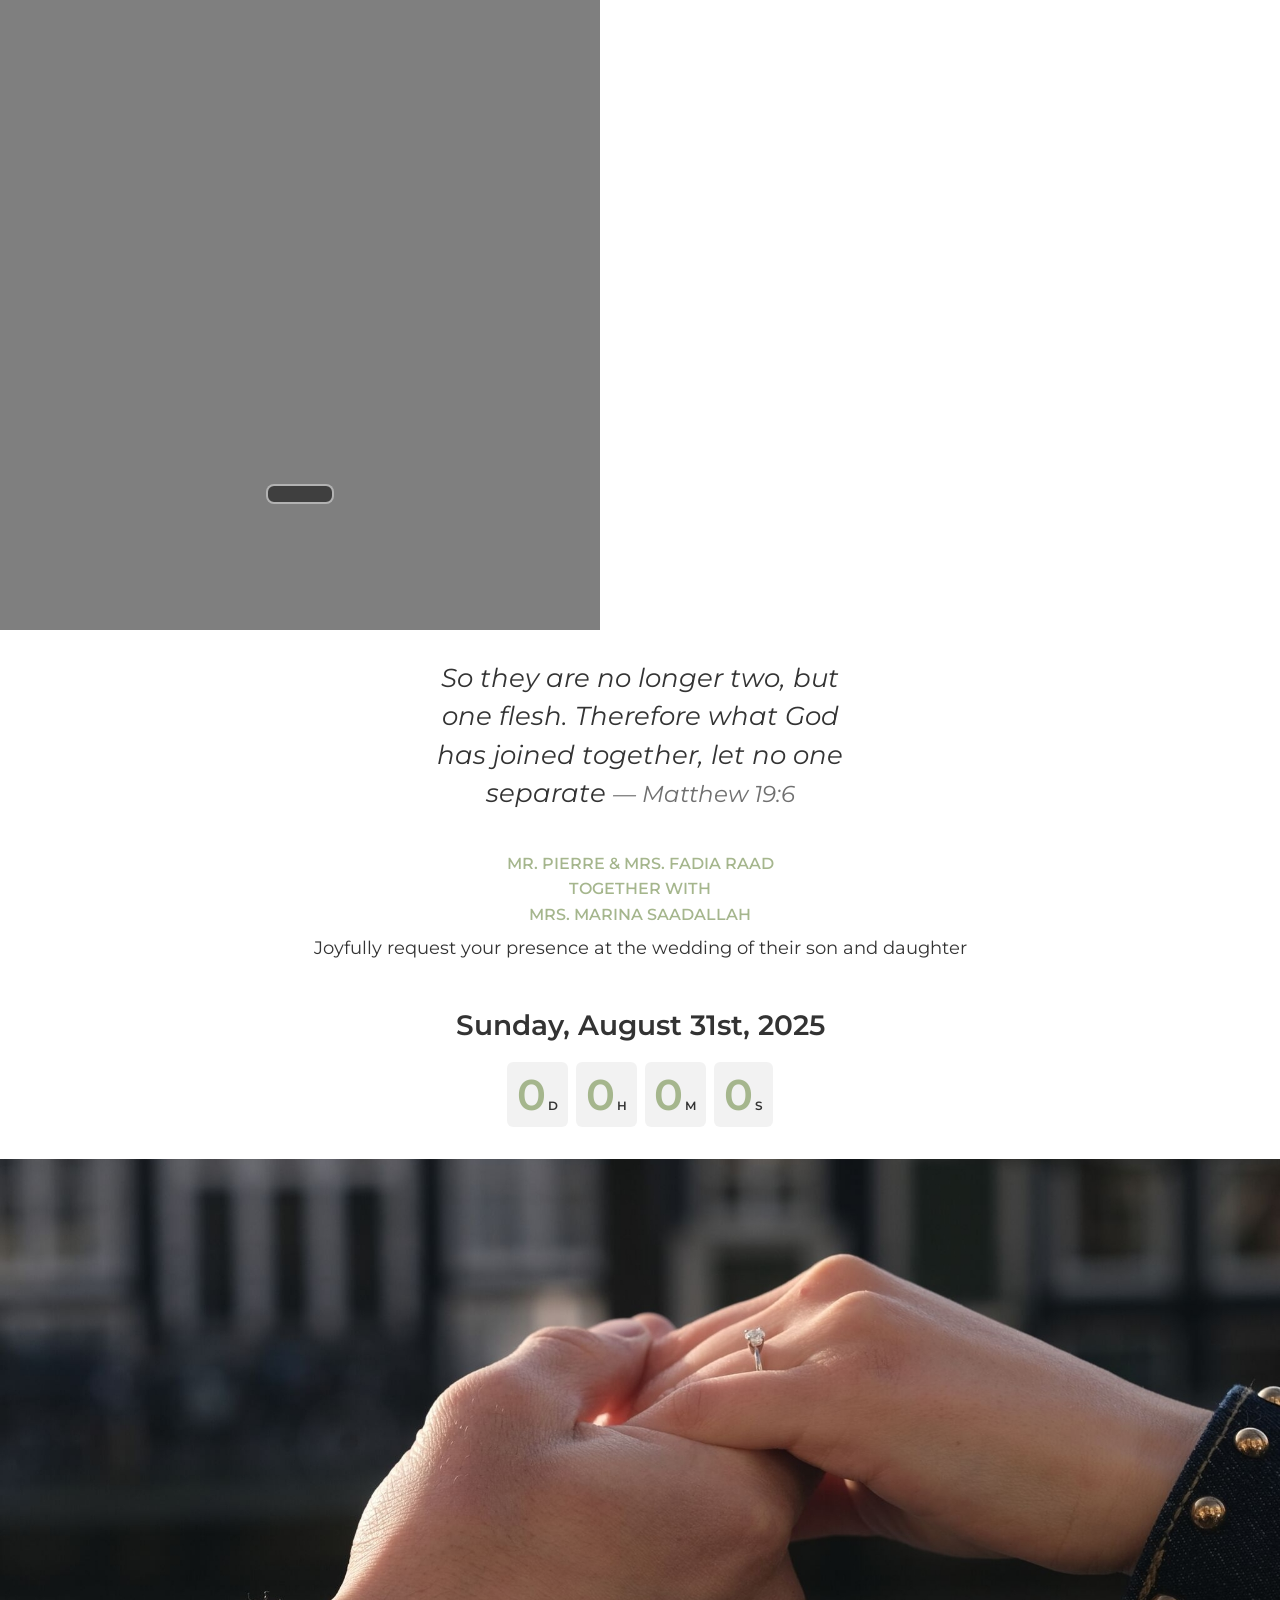
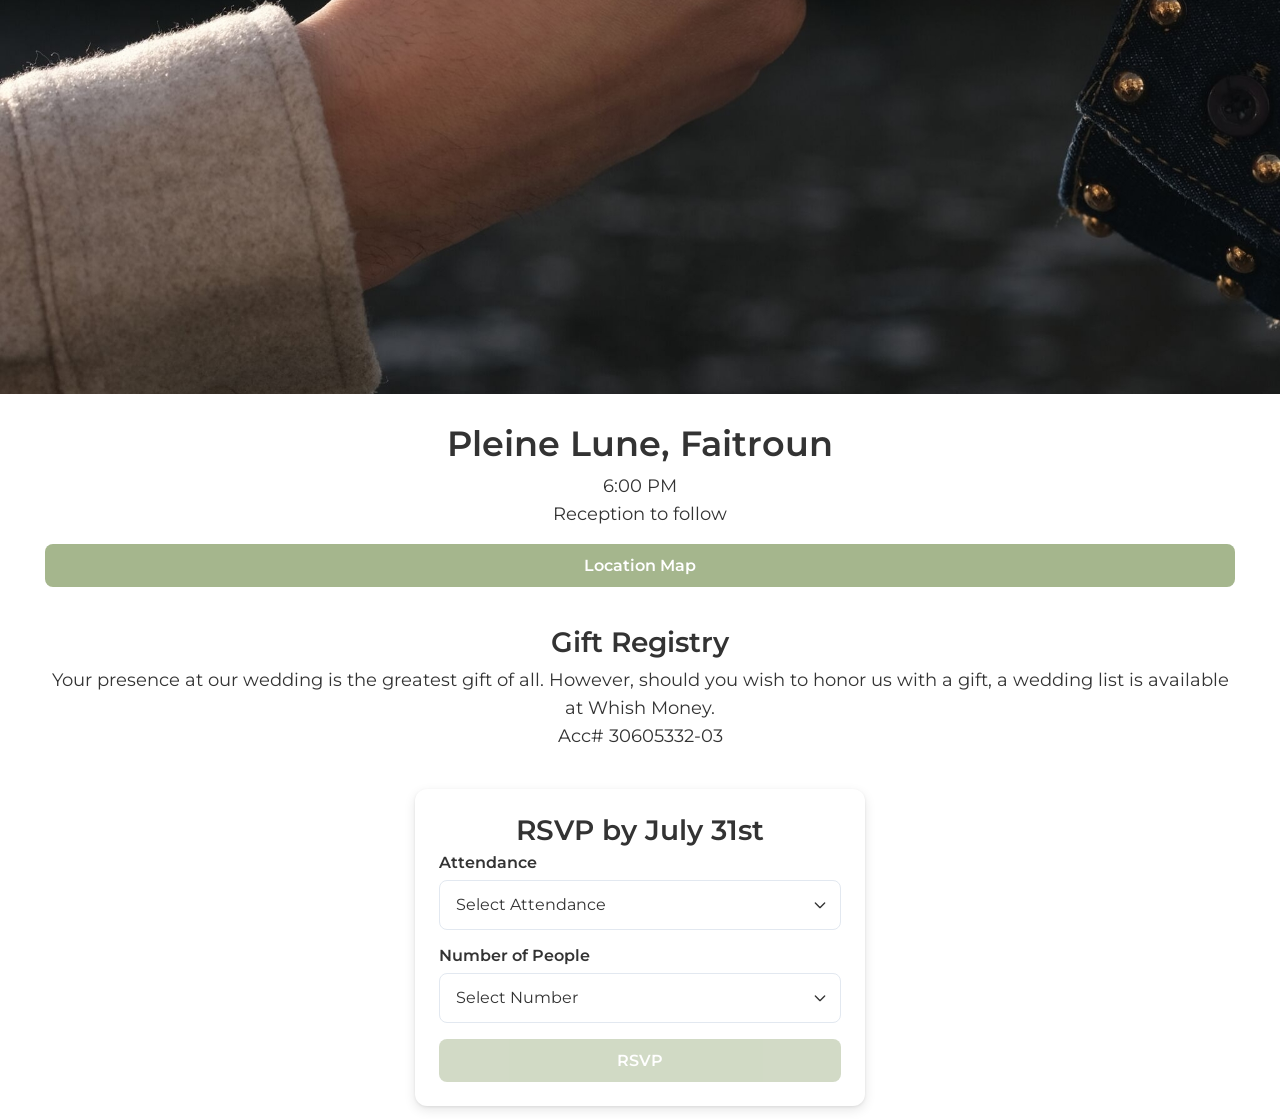
==== public/index.html @ 77b2d18c "packages organisation" ====
<!DOCTYPE html>
<html lang="en">
<head>
    <meta charset="UTF-8" />
    <meta name="viewport" content="width=device-width, initial-scale=1" />
    <title>Julien & Christina Wedding Invitation</title>
    <!-- Open Graph -->
    <meta property="og:title" content="Julien & Christina Wedding Invitation" />
    <meta property="og:description" content="You are invited to celebrate the wedding of Julien and Christina on August 31st, 2025." />
    <meta property="og:image" content="https://www.dropbox.com/scl/fi/s7clragwyl0f7prqxl1o3/hug.jpg?rlkey=xtw959wqe9mbyyr343ml8pt98&st=dkz1wgh5&raw=1" />
    <meta property="og:image:alt" content="Love" />
    <meta property="og:url" content="https://www.jcraadwedding.com" />
    <meta property="og:type" content="website" />
    <meta property="og:site_name" content="JCRaadWedding" />
    <!-- Twitter Card -->
    <meta name="twitter:card" content="summary_large_image" />
    <meta name="twitter:title" content="Julien & Christina Wedding Invitation" />
    <meta name="twitter:description" content="You are invited to celebrate the wedding of Julien and Christina on August 31st, 2025." />
    <meta name="twitter:image" content="https://www.dropbox.com/scl/fi/s7clragwyl0f7prqxl1o3/hug.jpg?rlkey=xtw959wqe9mbyyr343ml8pt98&st=dkz1wgh5&raw=1" />
    <meta name="twitter:image:alt" content="Love" />
    <!-- Google Fonts -->
    <link href="https://fonts.googleapis.com/css2?family=Merienda&family=Montserrat:wght@300;400;600&display=swap" rel="stylesheet" />
    <link rel="stylesheet" href="invitation/invitation.css" />
</head>
<body>
  <div id="content"></div>
  <script src="invitation/apply-invitation-content.js"></script>
</body>
</html>
---- public/invitation/invitation.css ----
:root {
            --primary: #ffffff;
            --accent: #a5b68d;
            --text: #333333;
        }
        * {
            margin: 0;
            padding: 0;
            box-sizing: border-box;
        }
        html,
        body {
            font-family: "Montserrat", sans-serif;
            color: var(--text);
            background: var(--primary);
            scroll-behavior: smooth;
            direction: ltr;
        }
        body.no-scroll {
            overflow: hidden;
            height: 100vh;
        }
        .hands-image {
            width: 100%;
            height: auto;
            display: block;
            margin-bottom: 1rem;
        }
        section:not(.intro-slide) {
            min-height: auto;
            display: flex;
            flex-direction: column;
            justify-content: center;
            align-items: center;
            text-align: center;
            padding: 0.8rem 0.8rem;
            margin-bottom: 0.8rem;
            max-width: 95%;
            margin-left: auto;
            margin-right: auto;
        }
        .spaced-section {
            margin-bottom: 1.6rem;
        }
        .intro-slide {
            width: 100%;
            min-height: 100vh;
            background: url("hug.jpg") center top no-repeat;
            background-size: cover;
            position: relative;
            overflow: hidden;
            will-change: background-position;
        }
        .intro-slide::before {
            content: "";
            position: absolute;
            inset: 0;
            background: rgba(0, 0, 0, 0.5);
            z-index: 1;
        }
        .intro-slide.dimmed-off::before {
            background: rgba(0, 0, 0, 0); /* No dimming when dimmed-off class is applied */
        }
        #startButton {
            visibility: hidden;
            position: absolute;
            bottom: 20%;
            left: 50%;
            transform: translateX(-50%);
            background: rgba(0, 0, 0, 0.5);
            color: white;
            border: 2px solid rgba(255, 255, 255, 0.6);
            padding: 0.5rem 2rem;
            border-radius: 8px;
            font-size: 2rem;
            font-weight: 600;
            cursor: pointer;
            z-index: 2;
            backdrop-filter: blur(2px);
            -webkit-tap-highlight-color: transparent;
            outline: none;
            box-shadow: none;
        }
        #startButton:focus {
            outline: none;
            box-shadow: inset 0 0 8px rgba(255, 255, 255, 0.3);
            background-color: rgba(0, 0, 0, 0.7);
        }
        #startButton:hover,
        #startButton:active {
            background-color: rgba(0, 0, 0, 0.7);
            box-shadow: none;
        }
        h1.great {
            margin-bottom: 0.5rem;
        }
        
.centered-names {
  display: flex;
  flex-direction: column;
  width: 100%;
  max-width: 100%;
}

.centered-names .amp {
    font-family: "Merienda", cursive;
    text-align: center;
    font-size: clamp(1.5rem, 4vw, 5rem);
    color: var(--accent);
}
  .centered-names .name {
    font-family: "Merienda", cursive;
    text-align: center;
    font-size: clamp(2rem, 5vw, 5.5rem);
    color: var(--accent);
}

.centered-names .groom-name {
    justify-self: center;
}

.centered-names .bride-name {
    justify-self: center;
}
        h2 {
            font-size: clamp(1.2rem, 5vw, 1.8rem);
            font-weight: 600;
            margin-bottom: 0.4rem;
        }
        h3 {
            font-size: clamp(1rem, 4vw, 1.5rem);
            font-weight: 600;
            margin-bottom: 0.4rem;
        }
        p,
        li {
            font-size: clamp(0.85rem, 3vw, 1rem);
            line-height: 1.6;
        }

        #quoteAuthor {
            font-size: 0.9em;
            opacity: 0.7;
        }

        blockquote {
            max-width: 90%;
            font-size: clamp(1rem, 4vw, 1.4rem);
            font-style: italic;
            line-height: 1.5;
        }
        .countdown {
            display: flex;
            gap: 0.5rem;
            margin: 0.8rem 0 0.4rem;
            flex-wrap: nowrap;
            justify-content: center;
            overflow-x: auto;
        }
        .countdown .box {
            padding: 0.4rem 0.6rem;
            background: rgba(0, 0, 0, 0.05);
            border-radius: 6px;
            display: flex;
            align-items: baseline;
            font-weight: 600;
        }
        .countdown .num {
            font-size: clamp(1.8rem, 5.5vw, 2.7rem);
            font-weight: 600;
            color: var(--accent);
        }
        .countdown .label {
            font-size: 0.75em;
            margin-left: 0.2em;
        }
        .small-heading {
            text-transform: uppercase;
            font-weight: 550;
            font-size: 1rem;
            color: var(--accent);
            margin-bottom: 0.4rem;
        }


        #belovedSection {
            display: none; /* Hidden by default */
        }
        #belovedSection.show {
            display: flex;
        }
        #belovedName {
            font-family: "Merienda", cursive;
            font-size: clamp(1.2rem, 3vw, 4rem);
            font-weight: 600;
        }

        /* Location Map Button */
        a.btn {
            width: 100%;
            padding: 0.75rem;
            font-size: clamp(0.9rem, 3vw, 1rem);
            font-family: "Montserrat", sans-serif;
            font-weight: 600;
            margin-top: 1rem;
            color: #ffffff;
            background: var(--accent);
            border: none;
            border-radius: 8px;
            text-decoration: none;
            -webkit-tap-highlight-color: transparent;
            transition: transform 0.1s ease;
            touch-action: manipulation;
        }

        a.btn:focus,
        a.btn:active {
            outline: none;
            box-shadow: none;
            transform: scale(0.95);
        }
        /* RSVP Submit Button */
        .rsvp-form-card button {
            width: 100%;
            padding: 0.75rem;
            font-size: clamp(0.9rem, 3vw, 1rem);
            font-family: "Montserrat", sans-serif;
            font-weight: 600;
            color: #ffffff;
            background: var(--accent);
            border: none;
            border-radius: 8px;
            cursor: pointer;
            -webkit-tap-highlight-color: transparent;
            transition: background 0.3s ease, transform 0.1s ease;
            touch-action: manipulation;
        }

        .rsvp-form-card button:focus,
        .rsvp-form-card button:active {
            outline: none;
            box-shadow: none;
            transform: scale(0.95);
        }

        .rsvp-form-card button:hover:not(:disabled) {
            background: #8b9a76;
        }

        /* Ensure scale resets after release */
        a.btn:not(:active),
        .rsvp-form-card button:not(:active) {
            transform: scale(1);
        }

        .rsvp-form-card {
            width: 100%;
            max-width: 450px;
            background: var(--primary);
            border-radius: 12px;
            box-shadow: 0 4px 12px rgba(0, 0, 0, 0.1), 0 1px 3px rgba(0, 0, 0, 0.08);
            padding: 1.5rem;
            transition: transform 0.2s ease, box-shadow 0.2s ease;
        }
        .rsvp-form-card label {
            display: block;
            margin-bottom: 0.5rem;
            font-size: clamp(0.85rem, 3vw, 1rem);
            font-weight: 600;
            color: var(--text);
            text-align: left;
        }
        [dir="rtl"] .rsvp-form-card label {
            text-align: right;
        }

        .rsvp-form-card select {
            appearance: none;
            width: 100%;
            padding: 0.75rem 2rem 0.75rem 1rem;
            font-size: clamp(0.85rem, 3vw, 1rem);
            font-family: "Montserrat", sans-serif;
            border: 1px solid #e2e8f0;
            border-radius: 8px;
            background: transparent;
            background-image: url("data:image/svg+xml,%3Csvg xmlns='http://www.w3.org/2000/svg' viewBox='0 0 24 24' fill='none' stroke='%23333333' stroke-width='2' stroke-linecap='round' stroke-linejoin='round'%3E%3Cpath d='M19 9l-7 7-7-7'/%3E%3C/svg%3E");
            background-repeat: no-repeat;
            background-position: right 0.75rem center;
            background-size: 1rem;
            color: var(--text);
            transition: border-color 0.3s ease, box-shadow 0.3s ease;
            margin-bottom: 1rem;
            cursor: pointer;
            line-height: 1.5;
            -webkit-tap-highlight-color: transparent;
        }
        .rsvp-form-card select:disabled {
            background: transparent;
            background-image: url("data:image/svg+xml,%3Csvg xmlns='http://www.w3.org/2000/svg' viewBox='0 0 24 24' fill='none' stroke='%23999999' stroke-width='2' stroke-linecap='round' stroke-linejoin='round'%3E%3Cpath d='M19 9l-7 7-7-7'/%3E%3C/svg%3E");
            background-repeat: no-repeat;
            background-position: right 0.75rem center;
            background-size: 1rem;
            border-color: #e2e8f0;
            opacity: 0.7;
            cursor: not-allowed;
        }
        [dir="rtl"] .rsvp-form-card select:disabled {
            background-position: left 0.75rem center;
        }
        .rsvp-form-card select:focus {
            outline: none;
            border-color: var(--accent);
            box-shadow: 0 0 0 3px rgba(165, 182, 141, 0.2);
            background: transparent;
            background-image: url("data:image/svg+xml,%3Csvg xmlns='http://www.w3.org/2000/svg' viewBox='0 0 24 24' fill='none' stroke='%23333333' stroke-width='2' stroke-linecap='round' stroke-linejoin='round'%3E%3Cpath d='M19 9l-7 7-7-7'/%3E%3C/svg%3E");
            background-repeat: no-repeat;
            background-position: right 0.75rem center;
            background-size: 1rem;
        }

        .rsvp-form-card select:active {
            outline: none;
            -webkit-tap-highlight-color: transparent;
        }
        .rsvp-form-card button:disabled {
            background: var(--accent);
            opacity: 0.5;
            cursor: not-allowed;
            transform: none;
        }

        /* Hide dropdown arrow and style single-guest field */
        .rsvp-form-card select.single-guest {
            background-image: none; /* Remove dropdown arrow */
            appearance: none; /* Ensure no native dropdown styling */
            cursor: default; /* Indicate non-interactivity */
            padding-right: 1rem; /* Adjust padding to align with other inputs */
        }

        /* Optional: Make the disabled single-guest field look like a static text field */
        .rsvp-form-card select.single-guest:disabled {
            background: #f8f8f8; /* Light background to mimic text input */
            border-color: #e2e8f0;
            color: var(--text);
            opacity: 1; /* Override default disabled opacity */
        }

        @media (min-width: 600px) {
            section {
                padding: 1rem 1.2rem;
                margin-bottom: 1rem;
                max-width: 600px;
            }
            .spaced-section {
                margin-bottom: 2rem;
            }
            .intro-slide {
                min-height: 70vh;
                background-size: cover;
            }
            h2 {
                font-size: clamp(1.5rem, 4vw, 2.2rem);
            }
            h3 {
                font-size: clamp(1.25rem, 3.5vw, 1.75rem);
            }
            p,
            li {
                font-size: clamp(0.9rem, 2.8vw, 1.1rem);
            }
            blockquote {
                max-width: 26ch;
                font-size: clamp(1.25rem, 4vw, 1.6rem);
            }
            .small-heading {
                font-size: 1rem;
            }
            a.btn {
                padding: 0.75rem 1.25rem;
                font-size: 1rem;
            }
        }
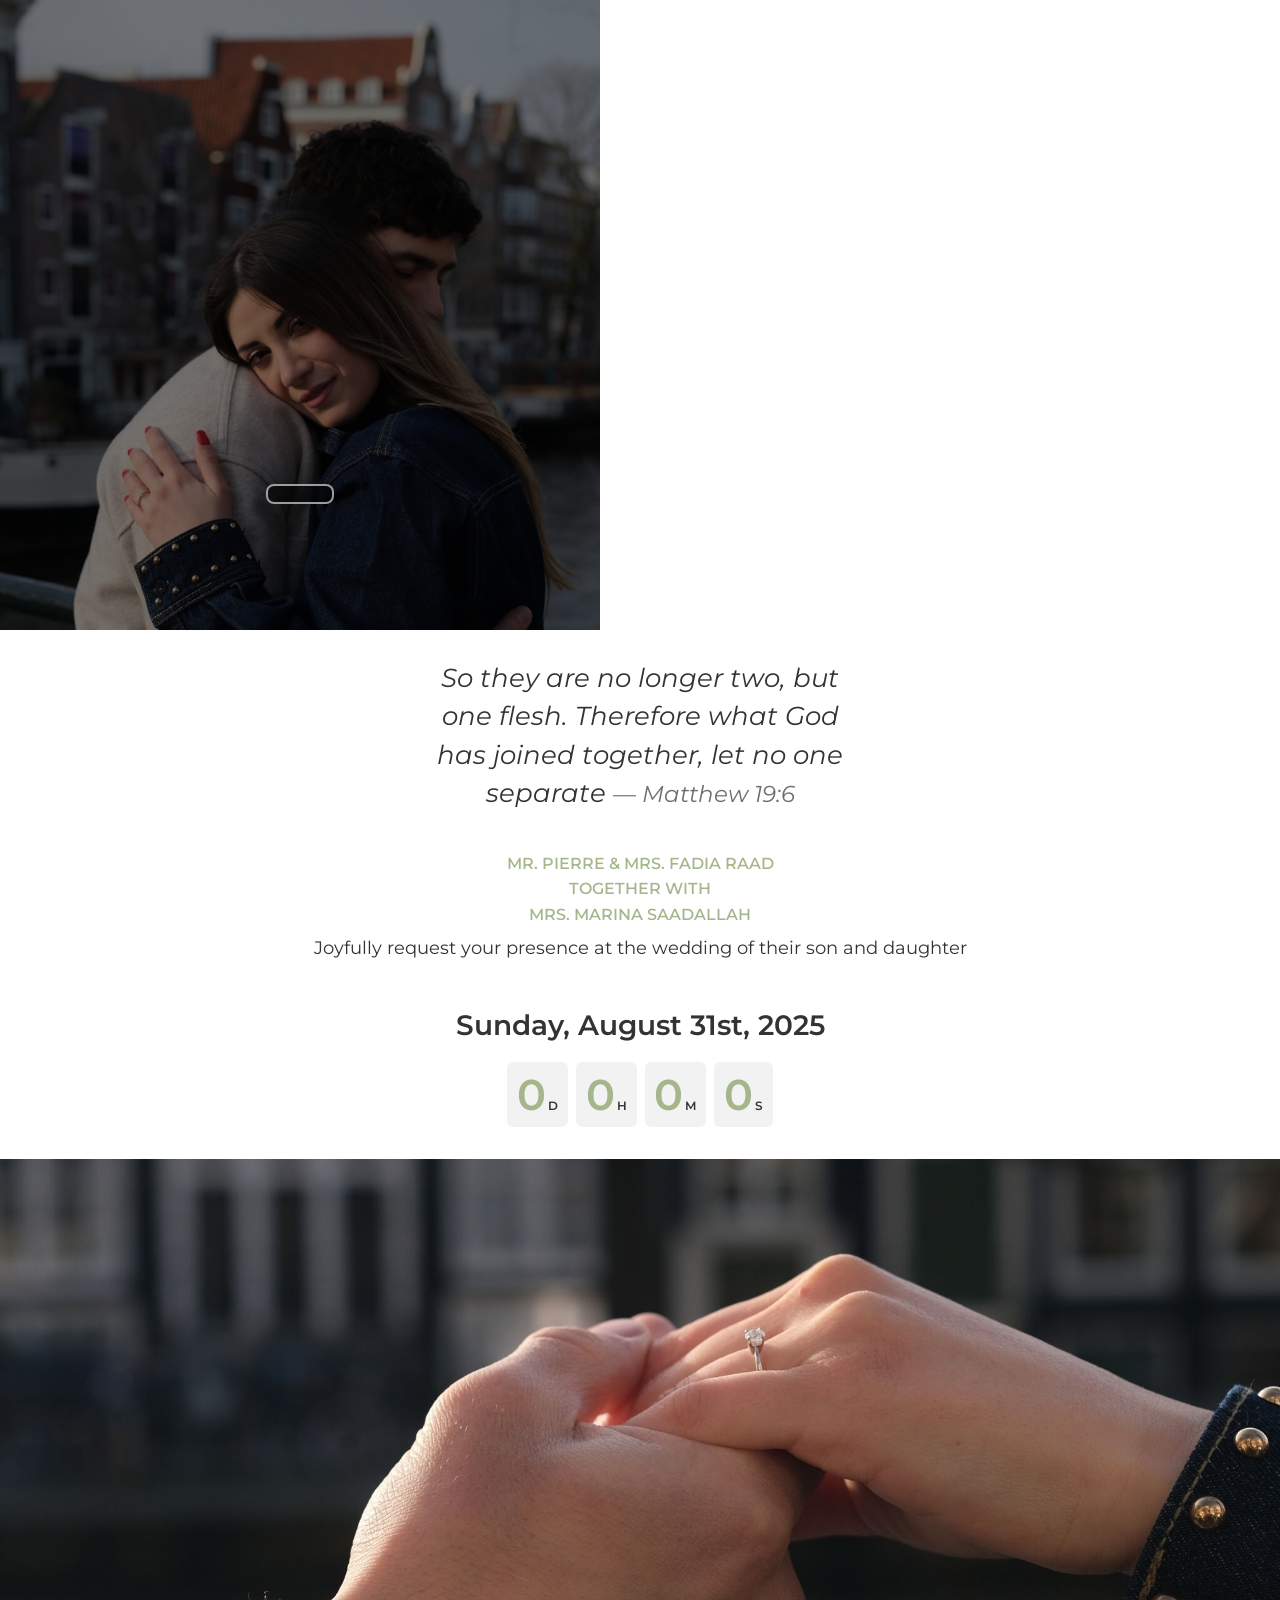
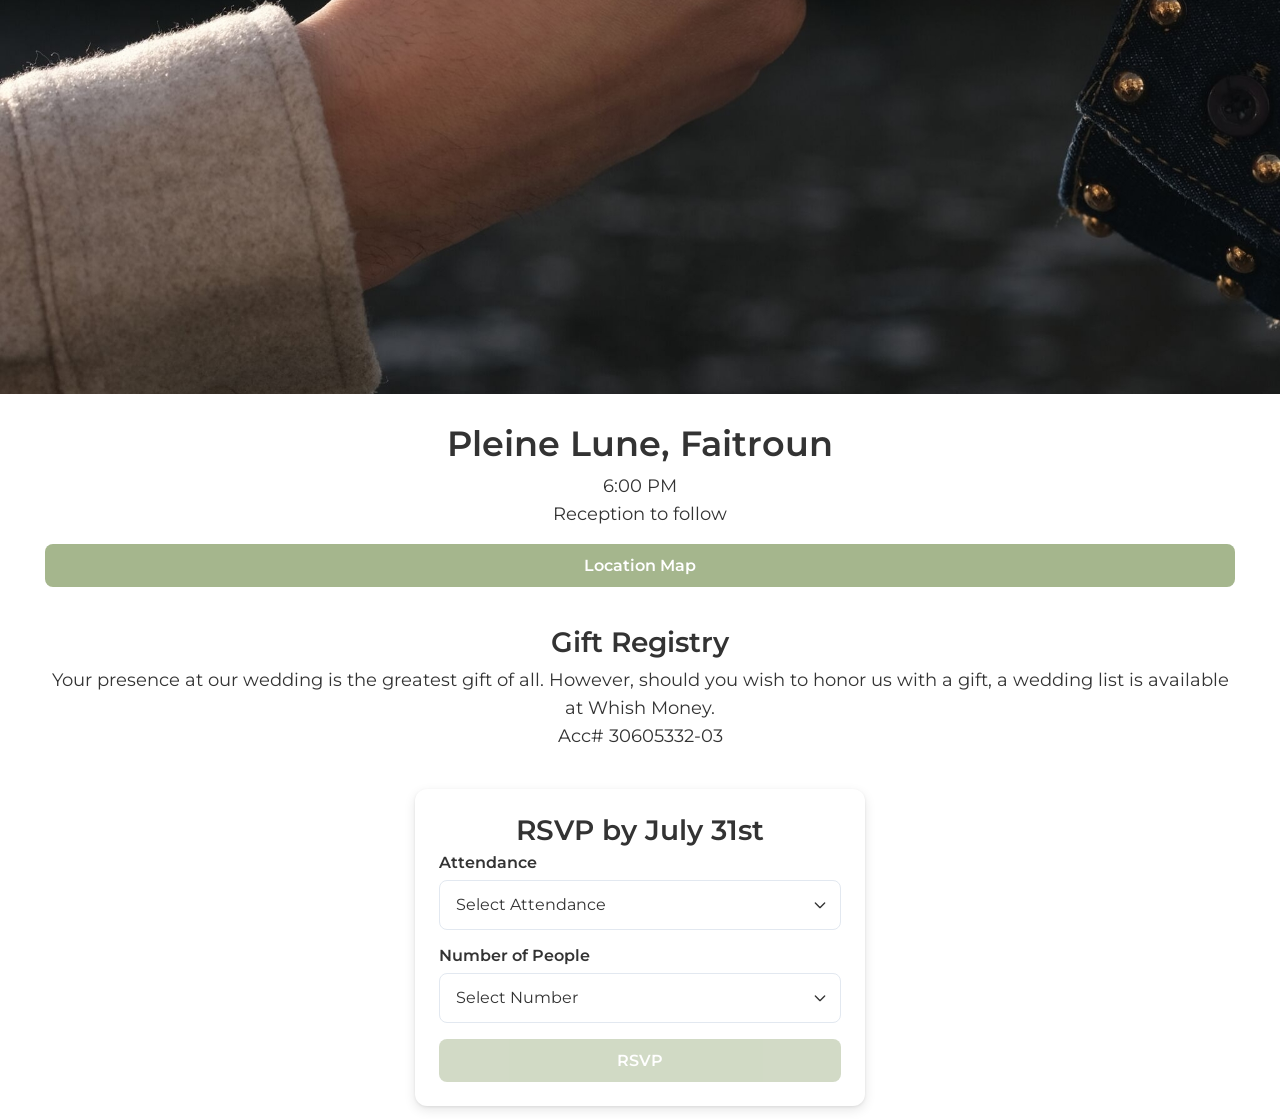
==== commit 8ee6c33d: "revert" ====
--- a/public/index.html
+++ b/public/index.html
@@ -20,10 +20,10 @@
     <meta name="twitter:image:alt" content="Love" />
     <!-- Google Fonts -->
     <link href="https://fonts.googleapis.com/css2?family=Merienda&family=Montserrat:wght@300;400;600&display=swap" rel="stylesheet" />
-    <link rel="stylesheet" href="invitation/invitation.css" />
+    <link rel="stylesheet" href="invitation.css" />
 </head>
 <body>
   <div id="content"></div>
-  <script src="invitation/apply-invitation-content.js"></script>
+  <script src="apply-invitation-content.js"></script>
 </body>
 </html>
--- a/public/invitation.css
+++ b/public/invitation.css
@@ -0,0 +1,382 @@
+        :root {
+            --primary: #ffffff;
+            --accent: #a5b68d;
+            --text: #333333;
+        }
+        * {
+            margin: 0;
+            padding: 0;
+            box-sizing: border-box;
+        }
+        html,
+        body {
+            font-family: "Montserrat", sans-serif;
+            color: var(--text);
+            background: var(--primary);
+            scroll-behavior: smooth;
+            direction: ltr;
+        }
+        body.no-scroll {
+            overflow: hidden;
+            height: 100vh;
+        }
+        .hands-image {
+            width: 100%;
+            height: auto;
+            display: block;
+            margin-bottom: 1rem;
+        }
+        section:not(.intro-slide) {
+            min-height: auto;
+            display: flex;
+            flex-direction: column;
+            justify-content: center;
+            align-items: center;
+            text-align: center;
+            padding: 0.8rem 0.8rem;
+            margin-bottom: 0.8rem;
+            max-width: 95%;
+            margin-left: auto;
+            margin-right: auto;
+        }
+        .spaced-section {
+            margin-bottom: 1.6rem;
+        }
+        .intro-slide {
+            width: 100%;
+            min-height: 100vh;
+            background: url("hug.jpg") center top no-repeat;
+            background-size: cover;
+            position: relative;
+            overflow: hidden;
+            will-change: background-position;
+        }
+        .intro-slide::before {
+            content: "";
+            position: absolute;
+            inset: 0;
+            background: rgba(0, 0, 0, 0.5);
+            z-index: 1;
+        }
+        .intro-slide.dimmed-off::before {
+            background: rgba(0, 0, 0, 0); /* No dimming when dimmed-off class is applied */
+        }
+        #startButton {
+            visibility: hidden;
+            position: absolute;
+            bottom: 20%;
+            left: 50%;
+            transform: translateX(-50%);
+            background: rgba(0, 0, 0, 0.5);
+            color: white;
+            border: 2px solid rgba(255, 255, 255, 0.6);
+            padding: 0.5rem 2rem;
+            border-radius: 8px;
+            font-size: 2rem;
+            font-weight: 600;
+            cursor: pointer;
+            z-index: 2;
+            backdrop-filter: blur(2px);
+            -webkit-tap-highlight-color: transparent;
+            outline: none;
+            box-shadow: none;
+        }
+        #startButton:focus {
+            outline: none;
+            box-shadow: inset 0 0 8px rgba(255, 255, 255, 0.3);
+            background-color: rgba(0, 0, 0, 0.7);
+        }
+        #startButton:hover,
+        #startButton:active {
+            background-color: rgba(0, 0, 0, 0.7);
+            box-shadow: none;
+        }
+        h1.great {
+            margin-bottom: 0.5rem;
+        }
+        
+.centered-names {
+  display: flex;
+  flex-direction: column;
+  width: 100%;
+  max-width: 100%;
+}
+
+.centered-names .amp {
+    font-family: "Merienda", cursive;
+    text-align: center;
+    font-size: clamp(1.5rem, 4vw, 5rem);
+    color: var(--accent);
+}
+  .centered-names .name {
+    font-family: "Merienda", cursive;
+    text-align: center;
+    font-size: clamp(2rem, 5vw, 5.5rem);
+    color: var(--accent);
+}
+
+.centered-names .groom-name {
+    justify-self: center;
+}
+
+.centered-names .bride-name {
+    justify-self: center;
+}
+        h2 {
+            font-size: clamp(1.2rem, 5vw, 1.8rem);
+            font-weight: 600;
+            margin-bottom: 0.4rem;
+        }
+        h3 {
+            font-size: clamp(1rem, 4vw, 1.5rem);
+            font-weight: 600;
+            margin-bottom: 0.4rem;
+        }
+        p,
+        li {
+            font-size: clamp(0.85rem, 3vw, 1rem);
+            line-height: 1.6;
+        }
+
+        #quoteAuthor {
+            font-size: 0.9em;
+            opacity: 0.7;
+        }
+
+        blockquote {
+            max-width: 90%;
+            font-size: clamp(1rem, 4vw, 1.4rem);
+            font-style: italic;
+            line-height: 1.5;
+        }
+        .countdown {
+            display: flex;
+            gap: 0.5rem;
+            margin: 0.8rem 0 0.4rem;
+            flex-wrap: nowrap;
+            justify-content: center;
+            overflow-x: auto;
+        }
+        .countdown .box {
+            padding: 0.4rem 0.6rem;
+            background: rgba(0, 0, 0, 0.05);
+            border-radius: 6px;
+            display: flex;
+            align-items: baseline;
+            font-weight: 600;
+        }
+        .countdown .num {
+            font-size: clamp(1.8rem, 5.5vw, 2.7rem);
+            font-weight: 600;
+            color: var(--accent);
+        }
+        .countdown .label {
+            font-size: 0.75em;
+            margin-left: 0.2em;
+        }
+        .small-heading {
+            text-transform: uppercase;
+            font-weight: 550;
+            font-size: 1rem;
+            color: var(--accent);
+            margin-bottom: 0.4rem;
+        }
+
+
+        #belovedSection {
+            display: none; /* Hidden by default */
+        }
+        #belovedSection.show {
+            display: flex;
+        }
+        #belovedName {
+            font-family: "Merienda", cursive;
+            font-size: clamp(1.2rem, 3vw, 4rem);
+            font-weight: 600;
+        }
+
+        /* Location Map Button */
+        a.btn {
+            width: 100%;
+            padding: 0.75rem;
+            font-size: clamp(0.9rem, 3vw, 1rem);
+            font-family: "Montserrat", sans-serif;
+            font-weight: 600;
+            margin-top: 1rem;
+            color: #ffffff;
+            background: var(--accent);
+            border: none;
+            border-radius: 8px;
+            text-decoration: none;
+            -webkit-tap-highlight-color: transparent;
+            transition: transform 0.1s ease;
+            touch-action: manipulation;
+        }
+
+        a.btn:focus,
+        a.btn:active {
+            outline: none;
+            box-shadow: none;
+            transform: scale(0.95);
+        }
+        /* RSVP Submit Button */
+        .rsvp-form-card button {
+            width: 100%;
+            padding: 0.75rem;
+            font-size: clamp(0.9rem, 3vw, 1rem);
+            font-family: "Montserrat", sans-serif;
+            font-weight: 600;
+            color: #ffffff;
+            background: var(--accent);
+            border: none;
+            border-radius: 8px;
+            cursor: pointer;
+            -webkit-tap-highlight-color: transparent;
+            transition: background 0.3s ease, transform 0.1s ease;
+            touch-action: manipulation;
+        }
+
+        .rsvp-form-card button:focus,
+        .rsvp-form-card button:active {
+            outline: none;
+            box-shadow: none;
+            transform: scale(0.95);
+        }
+
+        .rsvp-form-card button:hover:not(:disabled) {
+            background: #8b9a76;
+        }
+
+        /* Ensure scale resets after release */
+        a.btn:not(:active),
+        .rsvp-form-card button:not(:active) {
+            transform: scale(1);
+        }
+
+        .rsvp-form-card {
+            width: 100%;
+            max-width: 450px;
+            background: var(--primary);
+            border-radius: 12px;
+            box-shadow: 0 4px 12px rgba(0, 0, 0, 0.1), 0 1px 3px rgba(0, 0, 0, 0.08);
+            padding: 1.5rem;
+            transition: transform 0.2s ease, box-shadow 0.2s ease;
+        }
+        .rsvp-form-card label {
+            display: block;
+            margin-bottom: 0.5rem;
+            font-size: clamp(0.85rem, 3vw, 1rem);
+            font-weight: 600;
+            color: var(--text);
+            text-align: left;
+        }
+        [dir="rtl"] .rsvp-form-card label {
+            text-align: right;
+        }
+
+        .rsvp-form-card select {
+            appearance: none;
+            width: 100%;
+            padding: 0.75rem 2rem 0.75rem 1rem;
+            font-size: clamp(0.85rem, 3vw, 1rem);
+            font-family: "Montserrat", sans-serif;
+            border: 1px solid #e2e8f0;
+            border-radius: 8px;
+            background: transparent;
+            background-image: url("data:image/svg+xml,%3Csvg xmlns='http://www.w3.org/2000/svg' viewBox='0 0 24 24' fill='none' stroke='%23333333' stroke-width='2' stroke-linecap='round' stroke-linejoin='round'%3E%3Cpath d='M19 9l-7 7-7-7'/%3E%3C/svg%3E");
+            background-repeat: no-repeat;
+            background-position: right 0.75rem center;
+            background-size: 1rem;
+            color: var(--text);
+            transition: border-color 0.3s ease, box-shadow 0.3s ease;
+            margin-bottom: 1rem;
+            cursor: pointer;
+            line-height: 1.5;
+            -webkit-tap-highlight-color: transparent;
+        }
+        .rsvp-form-card select:disabled {
+            background: transparent;
+            background-image: url("data:image/svg+xml,%3Csvg xmlns='http://www.w3.org/2000/svg' viewBox='0 0 24 24' fill='none' stroke='%23999999' stroke-width='2' stroke-linecap='round' stroke-linejoin='round'%3E%3Cpath d='M19 9l-7 7-7-7'/%3E%3C/svg%3E");
+            background-repeat: no-repeat;
+            background-position: right 0.75rem center;
+            background-size: 1rem;
+            border-color: #e2e8f0;
+            opacity: 0.7;
+            cursor: not-allowed;
+        }
+        [dir="rtl"] .rsvp-form-card select:disabled {
+            background-position: left 0.75rem center;
+        }
+        .rsvp-form-card select:focus {
+            outline: none;
+            border-color: var(--accent);
+            box-shadow: 0 0 0 3px rgba(165, 182, 141, 0.2);
+            background: transparent;
+            background-image: url("data:image/svg+xml,%3Csvg xmlns='http://www.w3.org/2000/svg' viewBox='0 0 24 24' fill='none' stroke='%23333333' stroke-width='2' stroke-linecap='round' stroke-linejoin='round'%3E%3Cpath d='M19 9l-7 7-7-7'/%3E%3C/svg%3E");
+            background-repeat: no-repeat;
+            background-position: right 0.75rem center;
+            background-size: 1rem;
+        }
+
+        .rsvp-form-card select:active {
+            outline: none;
+            -webkit-tap-highlight-color: transparent;
+        }
+        .rsvp-form-card button:disabled {
+            background: var(--accent);
+            opacity: 0.5;
+            cursor: not-allowed;
+            transform: none;
+        }
+
+        /* Hide dropdown arrow and style single-guest field */
+        .rsvp-form-card select.single-guest {
+            background-image: none; /* Remove dropdown arrow */
+            appearance: none; /* Ensure no native dropdown styling */
+            cursor: default; /* Indicate non-interactivity */
+            padding-right: 1rem; /* Adjust padding to align with other inputs */
+        }
+
+        /* Optional: Make the disabled single-guest field look like a static text field */
+        .rsvp-form-card select.single-guest:disabled {
+            background: #f8f8f8; /* Light background to mimic text input */
+            border-color: #e2e8f0;
+            color: var(--text);
+            opacity: 1; /* Override default disabled opacity */
+        }
+
+        @media (min-width: 600px) {
+            section {
+                padding: 1rem 1.2rem;
+                margin-bottom: 1rem;
+                max-width: 600px;
+            }
+            .spaced-section {
+                margin-bottom: 2rem;
+            }
+            .intro-slide {
+                min-height: 70vh;
+                background-size: cover;
+            }
+            h2 {
+                font-size: clamp(1.5rem, 4vw, 2.2rem);
+            }
+            h3 {
+                font-size: clamp(1.25rem, 3.5vw, 1.75rem);
+            }
+            p,
+            li {
+                font-size: clamp(0.9rem, 2.8vw, 1.1rem);
+            }
+            blockquote {
+                max-width: 26ch;
+                font-size: clamp(1.25rem, 4vw, 1.6rem);
+            }
+            .small-heading {
+                font-size: 1rem;
+            }
+            a.btn {
+                padding: 0.75rem 1.25rem;
+                font-size: 1rem;
+            }
+        }
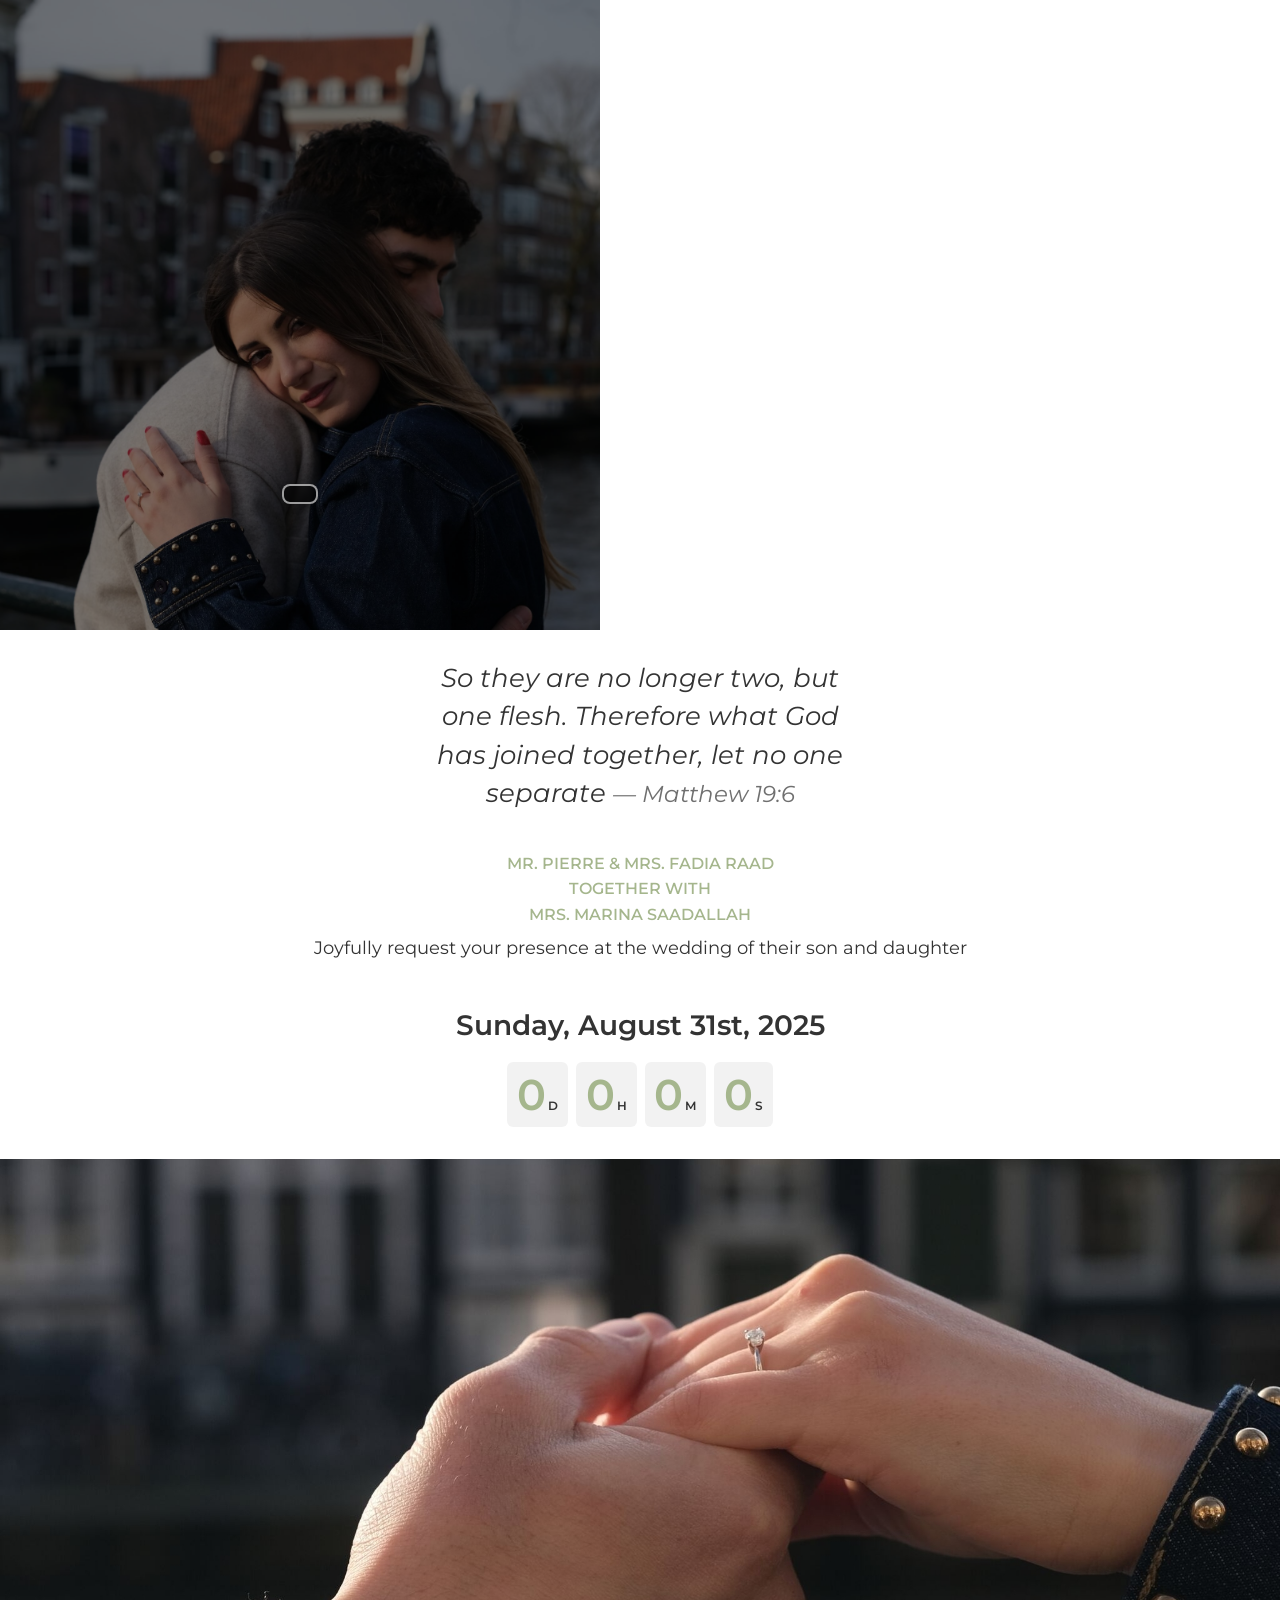
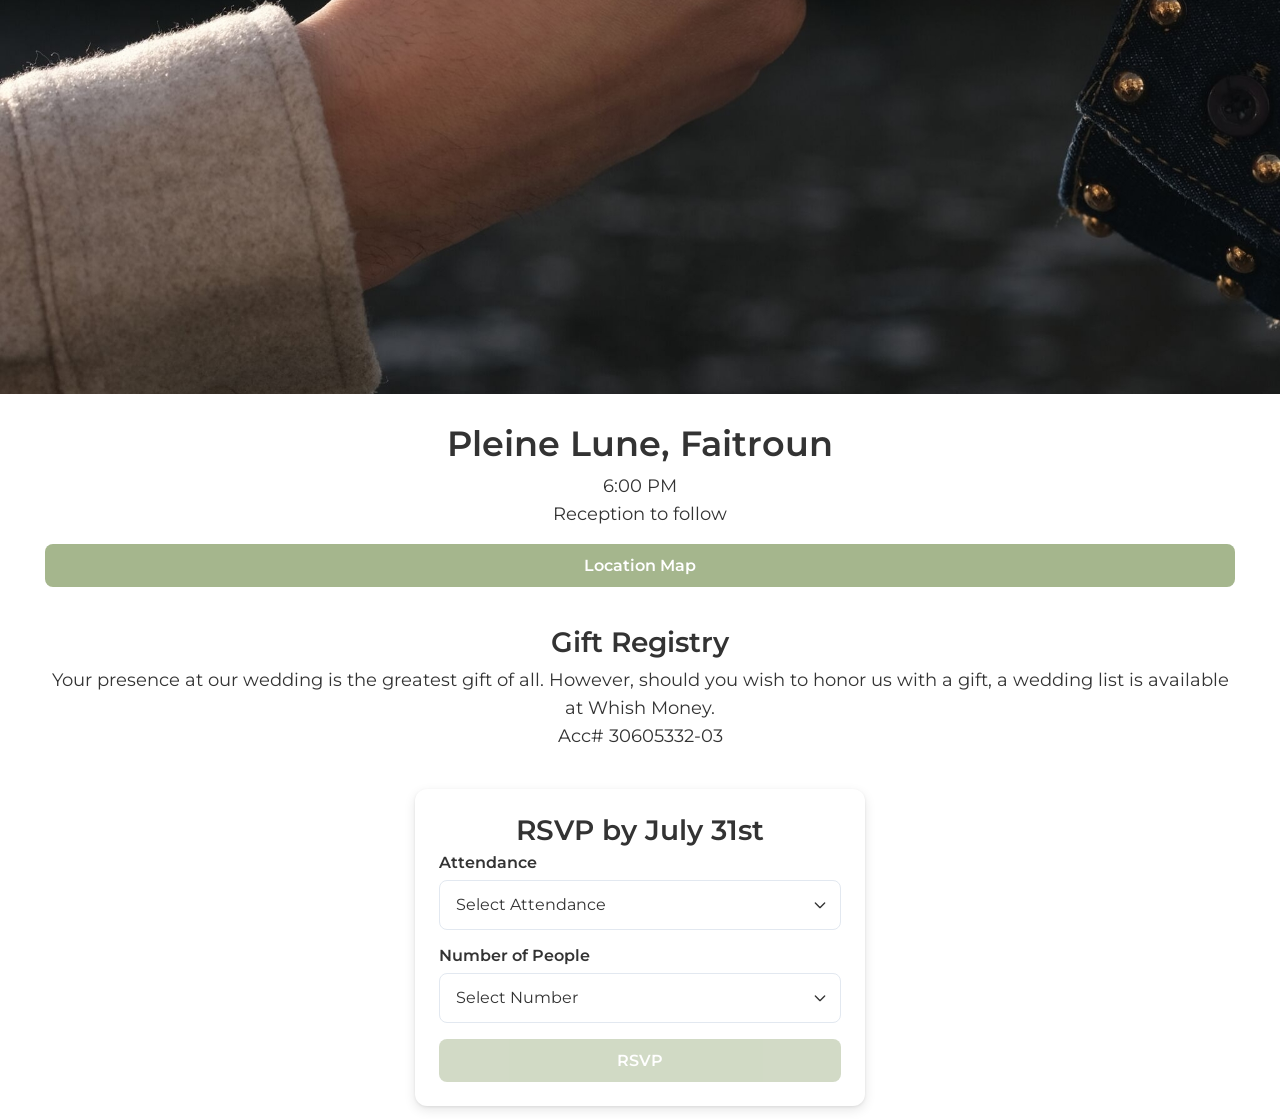
==== commit 6c0270b3: "update font and text og arabic" ====
--- a/public/index.html
+++ b/public/index.html
@@ -19,7 +19,7 @@
     <meta name="twitter:image" content="https://www.dropbox.com/scl/fi/s7clragwyl0f7prqxl1o3/hug.jpg?rlkey=xtw959wqe9mbyyr343ml8pt98&st=dkz1wgh5&raw=1" />
     <meta name="twitter:image:alt" content="Love" />
     <!-- Google Fonts -->
-    <link href="https://fonts.googleapis.com/css2?family=Merienda&family=Montserrat:wght@300;400;600&display=swap" rel="stylesheet" />
+    <link href="https://fonts.googleapis.com/css2?family=Montserrat:wght@300;400;600&display=swap" rel="stylesheet" />
     <link rel="stylesheet" href="invitation.css" />
 </head>
 <body>
--- a/public/invitation.css
+++ b/public/invitation.css
@@ -70,9 +70,9 @@
             background: rgba(0, 0, 0, 0.5);
             color: white;
             border: 2px solid rgba(255, 255, 255, 0.6);
-            padding: 0.5rem 2rem;
+            padding: 0.5rem 1rem;
             border-radius: 8px;
-            font-size: 2rem;
+            font-size: 1.8rem;
             font-weight: 600;
             cursor: pointer;
             z-index: 2;
@@ -103,13 +103,13 @@
 }
 
 .centered-names .amp {
-    font-family: "Merienda", cursive;
+    font-family: "Montserrat", sans-serif;
     text-align: center;
     font-size: clamp(1.5rem, 4vw, 5rem);
     color: var(--accent);
 }
   .centered-names .name {
-    font-family: "Merienda", cursive;
+    font-family: "Montserrat", sans-serif;
     text-align: center;
     font-size: clamp(2rem, 5vw, 5.5rem);
     color: var(--accent);
@@ -190,7 +190,7 @@
             display: flex;
         }
         #belovedName {
-            font-family: "Merienda", cursive;
+            font-family: "Montserrat", sans-serif;
             font-size: clamp(1.2rem, 3vw, 4rem);
             font-weight: 600;
         }
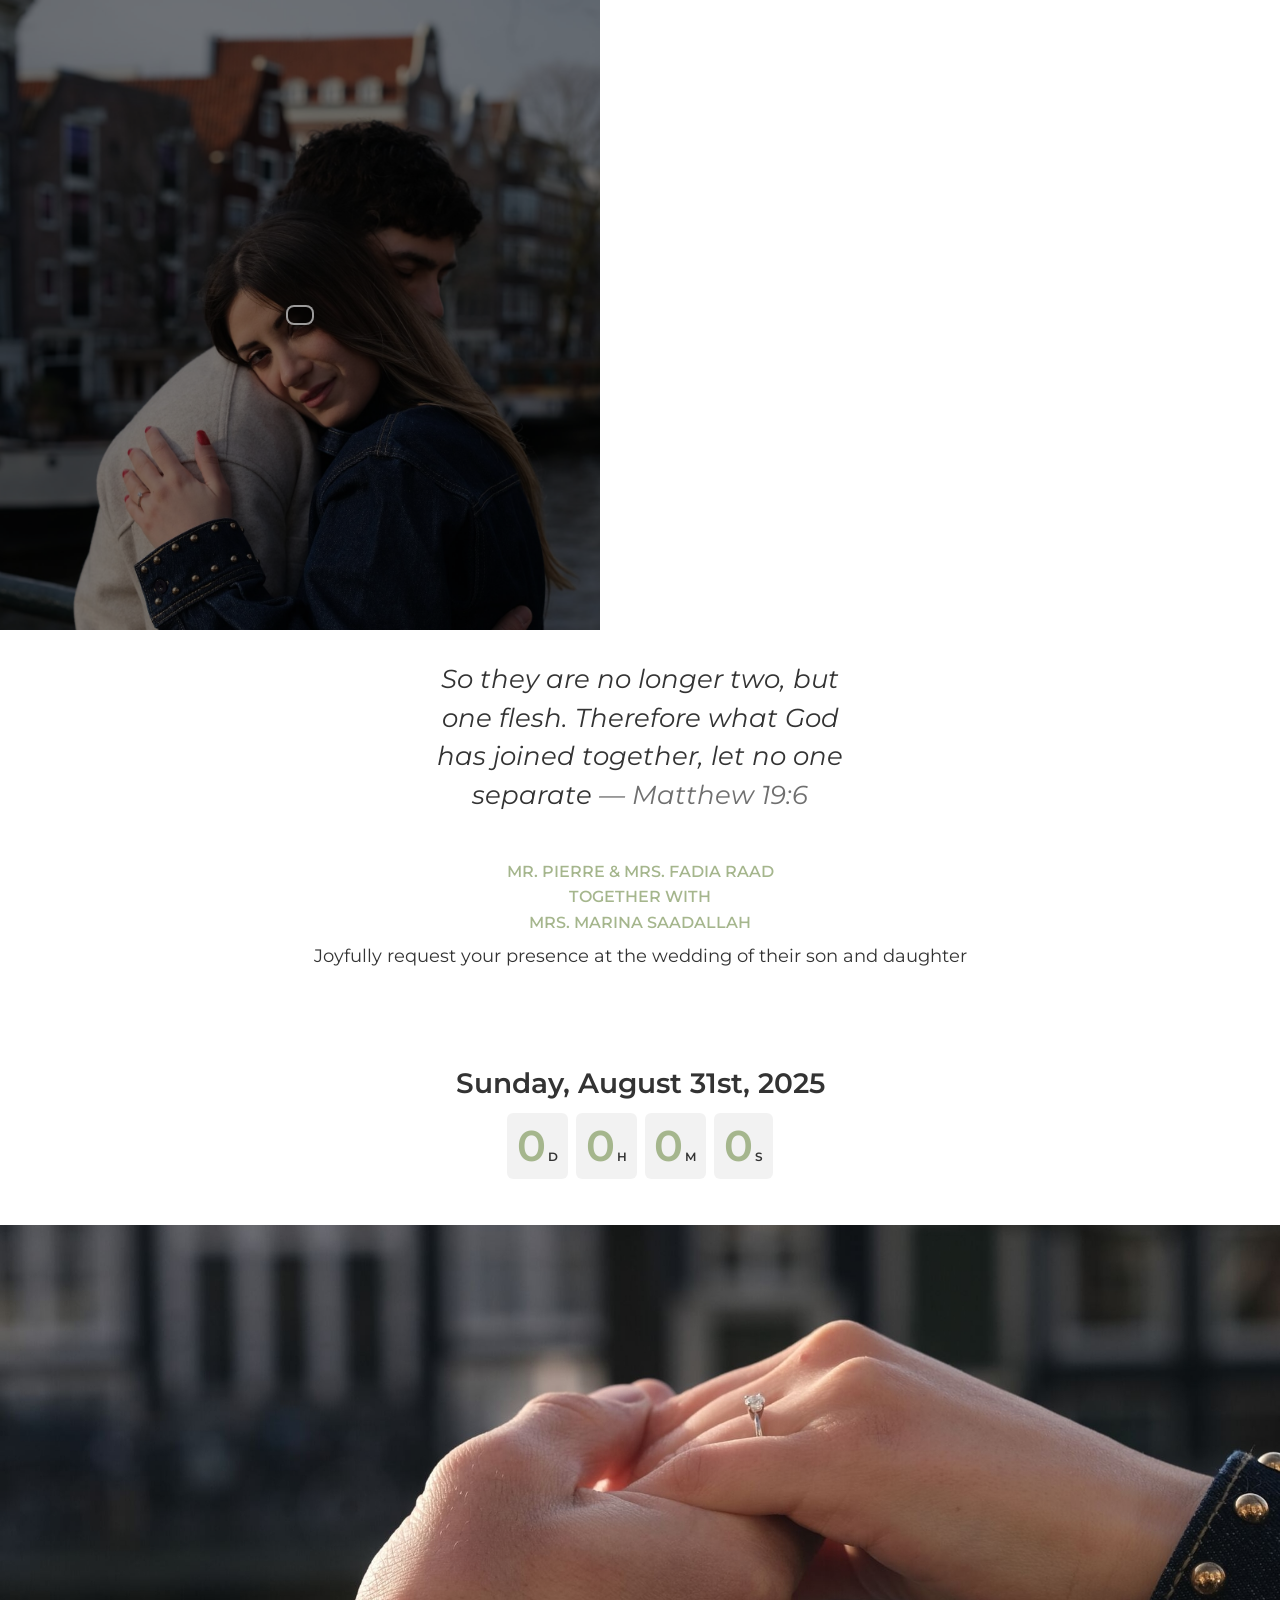
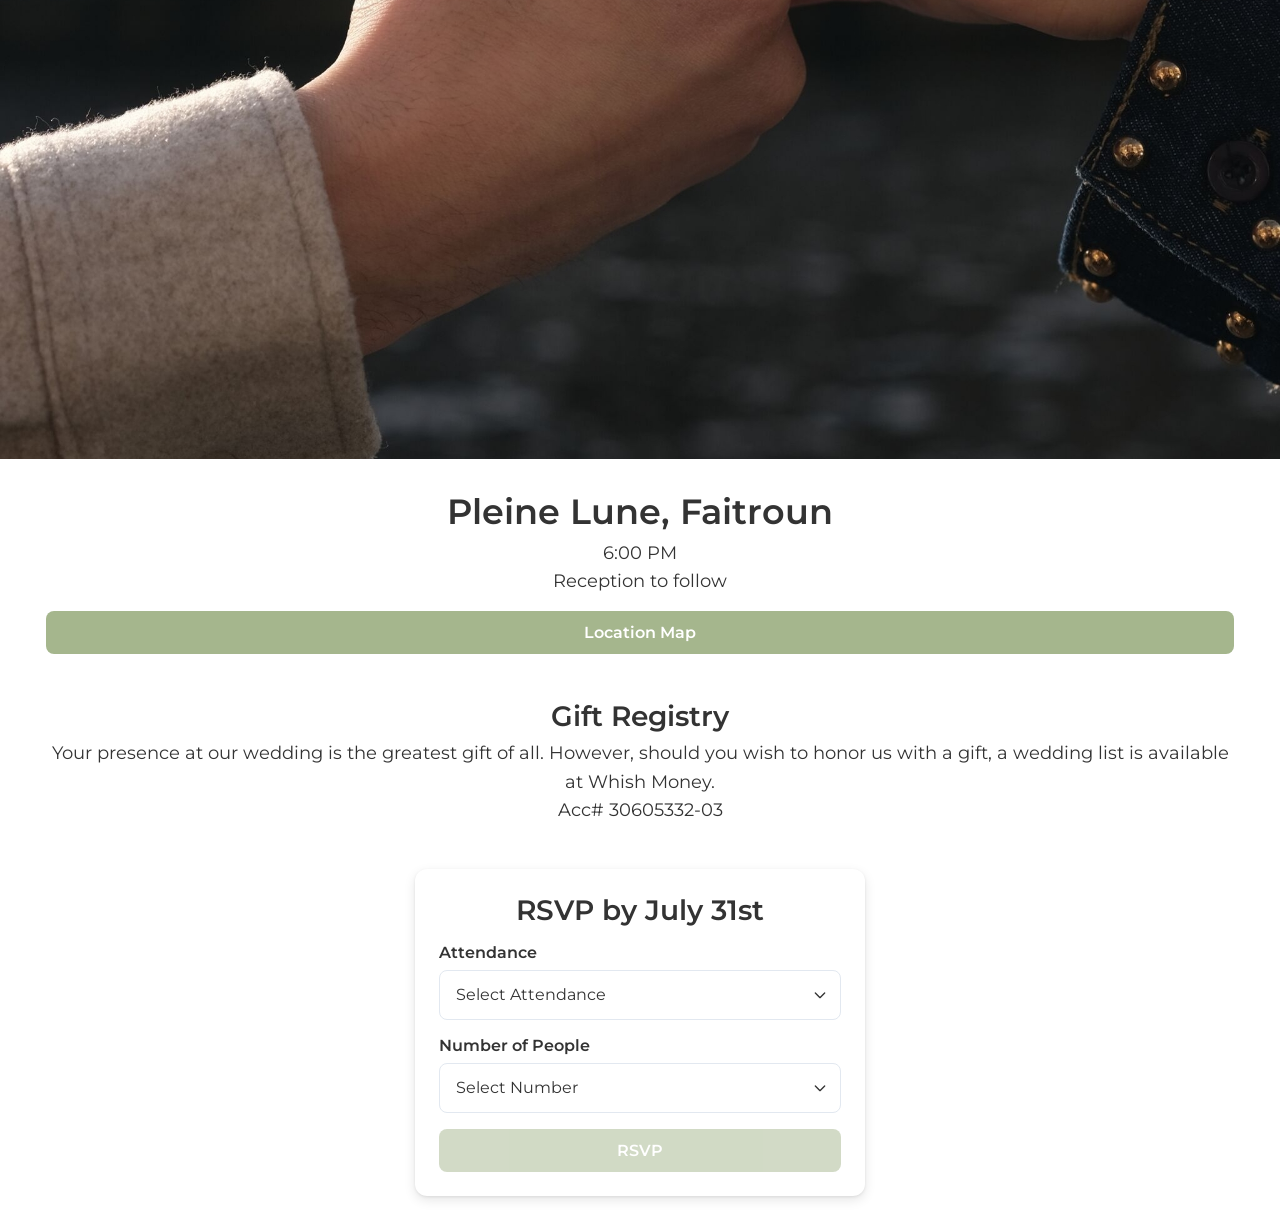
==== commit 9231afc3: "tesyt" ====
--- a/public/index.html
+++ b/public/index.html
@@ -19,7 +19,6 @@
     <meta name="twitter:image" content="https://www.dropbox.com/scl/fi/s7clragwyl0f7prqxl1o3/hug.jpg?rlkey=xtw959wqe9mbyyr343ml8pt98&st=dkz1wgh5&raw=1" />
     <meta name="twitter:image:alt" content="Love" />
     <!-- Google Fonts -->
-    <link href="https://fonts.googleapis.com/css2?family=Montserrat:wght@300;400;600&display=swap" rel="stylesheet" />
     <link rel="stylesheet" href="invitation.css" />
 </head>
 <body>
--- a/public/invitation.css
+++ b/public/invitation.css
@@ -1,3 +1,5 @@
+ @import url('https://fonts.googleapis.com/css2?family=Playfair+Display:wght@400;700&family=Montserrat:wght@400;500;600;700&display=swap');
+
         :root {
             --primary: #ffffff;
             --accent: #a5b68d;
@@ -33,14 +35,10 @@
             justify-content: center;
             align-items: center;
             text-align: center;
-            padding: 0.8rem 0.8rem;
-            margin-bottom: 0.8rem;
+            padding: 0.9rem;
+            margin-left: auto;
             max-width: 95%;
-            margin-left: auto;
             margin-right: auto;
-        }
-        .spaced-section {
-            margin-bottom: 1.6rem;
         }
         .intro-slide {
             width: 100%;
@@ -64,15 +62,15 @@
         #startButton {
             visibility: hidden;
             position: absolute;
-            bottom: 20%;
-            left: 50%;
-            transform: translateX(-50%);
+    top: 50%;
+    left: 50%;
+    transform: translate(-50%, -50%);
             background: rgba(0, 0, 0, 0.5);
             color: white;
             border: 2px solid rgba(255, 255, 255, 0.6);
-            padding: 0.5rem 1rem;
+            padding: 0.5rem 0.75rem;
             border-radius: 8px;
-            font-size: 1.8rem;
+            font-size: 1.25rem;
             font-weight: 600;
             cursor: pointer;
             z-index: 2;
@@ -94,34 +92,35 @@
         h1.great {
             margin-bottom: 0.5rem;
         }
-        
+
+#date {
+  margin-top: 1.8rem;
+}
 .centered-names {
   display: flex;
-  flex-direction: column;
+  margin-top: 0.9rem;
+  flex-direction: row; /* changed from column */
+  justify-content: center; /* center items horizontally */
+  align-items: center; /* center items vertically */
+  flex-wrap: wrap; /* optional, for better wrapping on small screens */
+  gap: 0.5rem; /* optional, spacing between names and ampersand */
   width: 100%;
   max-width: 100%;
+  text-align: center; /* fallback for any inline text alignment */
 }
 
 .centered-names .amp {
-    font-family: "Montserrat", sans-serif;
-    text-align: center;
-    font-size: clamp(1.5rem, 4vw, 5rem);
-    color: var(--accent);
-}
-  .centered-names .name {
-    font-family: "Montserrat", sans-serif;
-    text-align: center;
-    font-size: clamp(2rem, 5vw, 5.5rem);
-    color: var(--accent);
-}
-
-.centered-names .groom-name {
-    justify-self: center;
-}
-
-.centered-names .bride-name {
-    justify-self: center;
-}
+  font-family: 'Playfair Display', serif;
+  font-size: clamp(1.9rem, 4.85vw, 5.45rem);
+  color: var(--accent);
+}
+
+.centered-names .name {
+  font-family: 'Playfair Display', serif;
+  font-size: clamp(1.9rem, 4.85vw, 5.45rem);
+  color: var(--accent);
+}
+
         h2 {
             font-size: clamp(1.2rem, 5vw, 1.8rem);
             font-weight: 600;
@@ -139,20 +138,20 @@
         }
 
         #quoteAuthor {
-            font-size: 0.9em;
+            font-size: 1em;
             opacity: 0.7;
         }
 
         blockquote {
             max-width: 90%;
-            font-size: clamp(1rem, 4vw, 1.4rem);
+            font-size: clamp(1.25rem, 5vw, 1.6rem);
             font-style: italic;
             line-height: 1.5;
         }
         .countdown {
             display: flex;
             gap: 0.5rem;
-            margin: 0.8rem 0 0.4rem;
+            margin: 0.4rem 0 0;
             flex-wrap: nowrap;
             justify-content: center;
             overflow-x: auto;
@@ -182,7 +181,6 @@
             margin-bottom: 0.4rem;
         }
 
-
         #belovedSection {
             display: none; /* Hidden by default */
         }
@@ -190,9 +188,9 @@
             display: flex;
         }
         #belovedName {
-            font-family: "Montserrat", sans-serif;
+            font-family: 'Playfair Display', serif;
             font-size: clamp(1.2rem, 3vw, 4rem);
-            font-weight: 600;
+            font-weight: 550;
         }
 
         /* Location Map Button */
@@ -307,6 +305,9 @@
         [dir="rtl"] .rsvp-form-card select:disabled {
             background-position: left 0.75rem center;
         }
+#rsvpTitle {
+  margin-bottom: 1rem;
+}
         .rsvp-form-card select:focus {
             outline: none;
             border-color: var(--accent);
@@ -370,7 +371,7 @@
             }
             blockquote {
                 max-width: 26ch;
-                font-size: clamp(1.25rem, 4vw, 1.6rem);
+                font-size: clamp(1.25rem, 5vw, 1.6rem);
             }
             .small-heading {
                 font-size: 1rem;
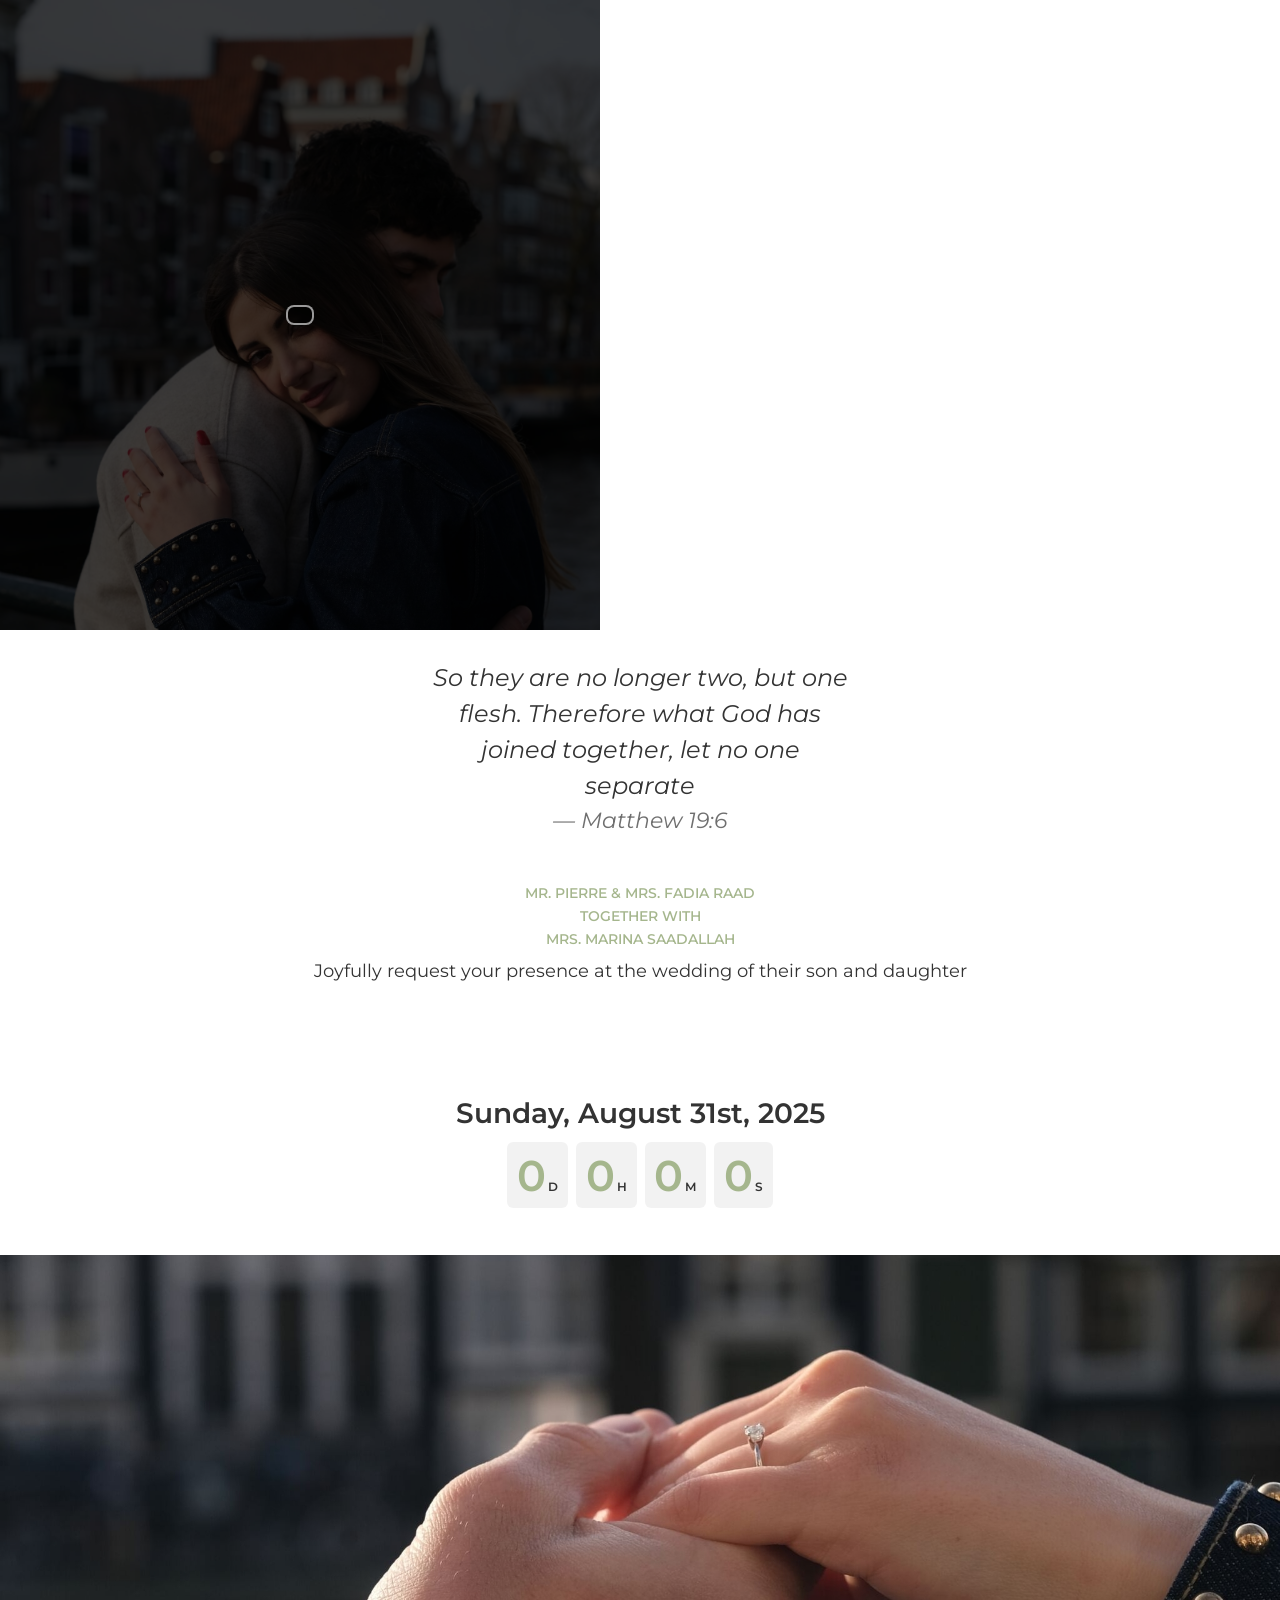
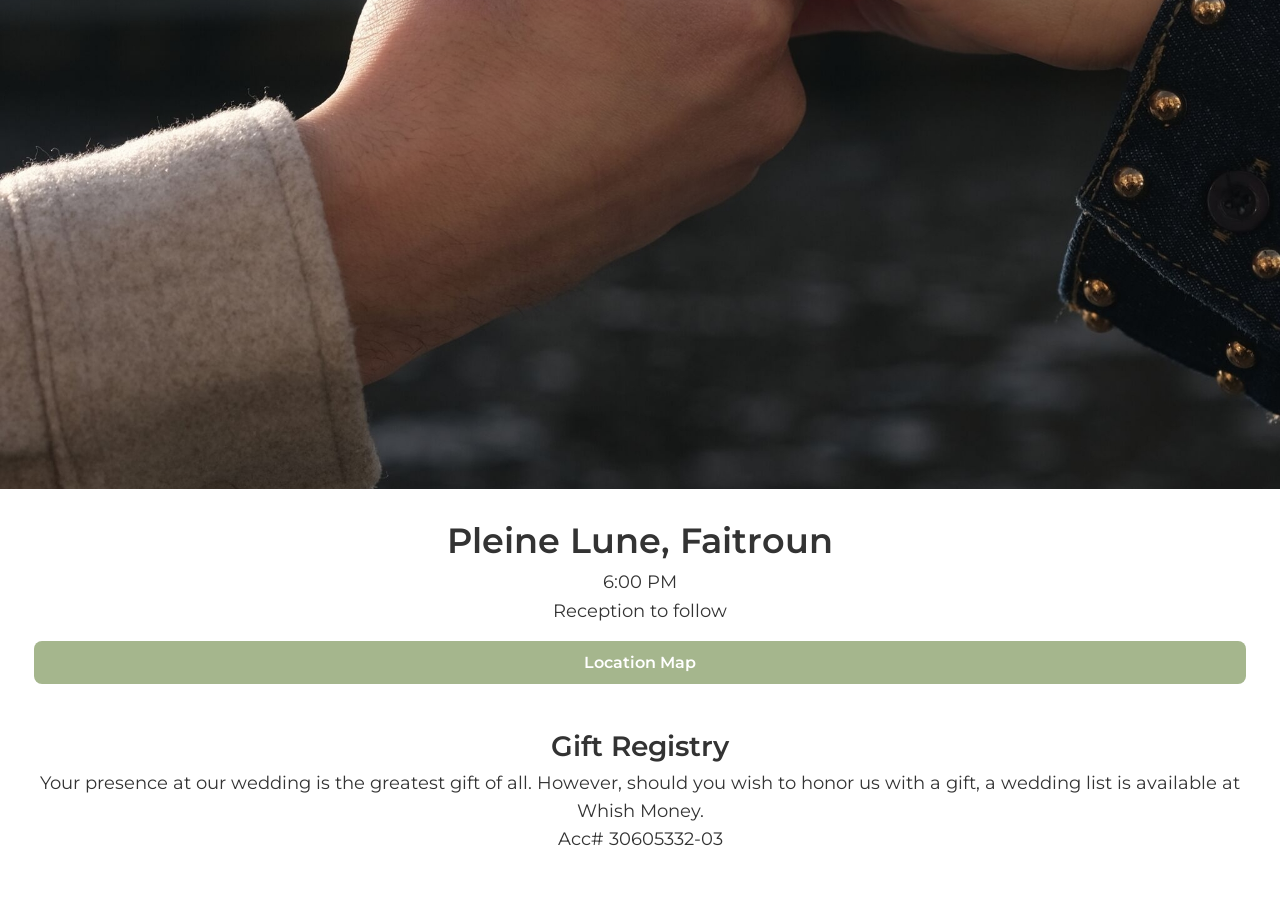
==== commit 589b3383: "elie" ====
--- a/public/index.html
+++ b/public/index.html
@@ -3,10 +3,10 @@
 <head>
     <meta charset="UTF-8" />
     <meta name="viewport" content="width=device-width, initial-scale=1" />
-    <title>Julien & Christina Wedding Invitation</title>
+    <title>Elie & Maria Wedding Invitation</title>
     <!-- Open Graph -->
-    <meta property="og:title" content="Julien & Christina Wedding Invitation" />
-    <meta property="og:description" content="You are invited to celebrate the wedding of Julien and Christina on August 31st, 2025." />
+    <meta property="og:title" content="Elie & Maria Wedding Invitation" />
+    <meta property="og:description" content="You are invited to celebrate the wedding of Elie and Maria on July 18th, 2026." />
     <meta property="og:image" content="https://www.dropbox.com/scl/fi/s7clragwyl0f7prqxl1o3/hug.jpg?rlkey=xtw959wqe9mbyyr343ml8pt98&st=dkz1wgh5&raw=1" />
     <meta property="og:image:alt" content="Love" />
     <meta property="og:url" content="https://www.jcraadwedding.com" />
@@ -14,8 +14,8 @@
     <meta property="og:site_name" content="JCRaadWedding" />
     <!-- Twitter Card -->
     <meta name="twitter:card" content="summary_large_image" />
-    <meta name="twitter:title" content="Julien & Christina Wedding Invitation" />
-    <meta name="twitter:description" content="You are invited to celebrate the wedding of Julien and Christina on August 31st, 2025." />
+    <meta name="twitter:title" content="Elie & Maria Wedding Invitation" />
+    <meta name="twitter:description" content="You are invited to celebrate the wedding of Elie and Maria on August 31st, 2025." />
     <meta name="twitter:image" content="https://www.dropbox.com/scl/fi/s7clragwyl0f7prqxl1o3/hug.jpg?rlkey=xtw959wqe9mbyyr343ml8pt98&st=dkz1wgh5&raw=1" />
     <meta name="twitter:image:alt" content="Love" />
     <!-- Google Fonts -->
--- a/public/invitation.css
+++ b/public/invitation.css
@@ -37,7 +37,7 @@
             text-align: center;
             padding: 0.9rem;
             margin-left: auto;
-            max-width: 95%;
+            max-width: 97%;
             margin-right: auto;
         }
         .intro-slide {
@@ -53,7 +53,7 @@
             content: "";
             position: absolute;
             inset: 0;
-            background: rgba(0, 0, 0, 0.5);
+            background: rgba(0, 0, 0, 0.75);
             z-index: 1;
         }
         .intro-slide.dimmed-off::before {
@@ -94,7 +94,7 @@
         }
 
 #date {
-  margin-top: 1.8rem;
+  margin-top: 2.7rem;
 }
 .centered-names {
   display: flex;
@@ -111,13 +111,13 @@
 
 .centered-names .amp {
   font-family: 'Playfair Display', serif;
-  font-size: clamp(1.9rem, 4.85vw, 5.45rem);
+  font-size: clamp(2rem, 5vw, 5.4rem);
   color: var(--accent);
 }
 
 .centered-names .name {
   font-family: 'Playfair Display', serif;
-  font-size: clamp(1.9rem, 4.85vw, 5.45rem);
+  font-size: clamp(2rem, 5vw, 5.4rem);
   color: var(--accent);
 }
 
@@ -138,13 +138,14 @@
         }
 
         #quoteAuthor {
-            font-size: 1em;
+            font-size: 0.9em;
+            display: block;
             opacity: 0.7;
         }
 
         blockquote {
             max-width: 90%;
-            font-size: clamp(1.25rem, 5vw, 1.6rem);
+            font-size: clamp(1rem, 4.25vw, 1.5rem);
             font-style: italic;
             line-height: 1.5;
         }
@@ -173,24 +174,31 @@
             font-size: 0.75em;
             margin-left: 0.2em;
         }
-        .small-heading {
+        #hosts {
             text-transform: uppercase;
             font-weight: 550;
-            font-size: 1rem;
+            font-size: 0.9rem;
             color: var(--accent);
             margin-bottom: 0.4rem;
         }
 
-        #belovedSection {
-            display: none; /* Hidden by default */
-        }
-        #belovedSection.show {
-            display: flex;
-        }
         #belovedName {
-            font-family: 'Playfair Display', serif;
-            font-size: clamp(1.2rem, 3vw, 4rem);
-            font-weight: 550;
+    font-family: 'Playfair Display', serif;
+    font-size: clamp(1.5rem, 4vw, 4.5rem);
+    font-weight: 600;
+    text-align: center;
+    position: absolute;
+    top: 70%;
+    left: 50%;
+    width: 95vw; /* make width responsive */
+    max-width: 100%;
+    transform: translate(-50%, -50%);
+    color: white;
+    z-index: 2;
+    visibility: hidden;
+    white-space: normal;       /* Allow text wrapping */
+    overflow-wrap: break-word; /* Break long names */
+    word-break: break-word;    /* Support for edge cases */
         }
 
         /* Location Map Button */
@@ -253,7 +261,6 @@
 
         .rsvp-form-card {
             width: 100%;
-            max-width: 450px;
             background: var(--primary);
             border-radius: 12px;
             box-shadow: 0 4px 12px rgba(0, 0, 0, 0.1), 0 1px 3px rgba(0, 0, 0, 0.08);
@@ -371,10 +378,10 @@
             }
             blockquote {
                 max-width: 26ch;
-                font-size: clamp(1.25rem, 5vw, 1.6rem);
-            }
-            .small-heading {
-                font-size: 1rem;
+                font-size: clamp(1rem, 4.25vw, 1.5rem);
+            }
+            #hosts {
+                font-size: 0.9rem;
             }
             a.btn {
                 padding: 0.75rem 1.25rem;
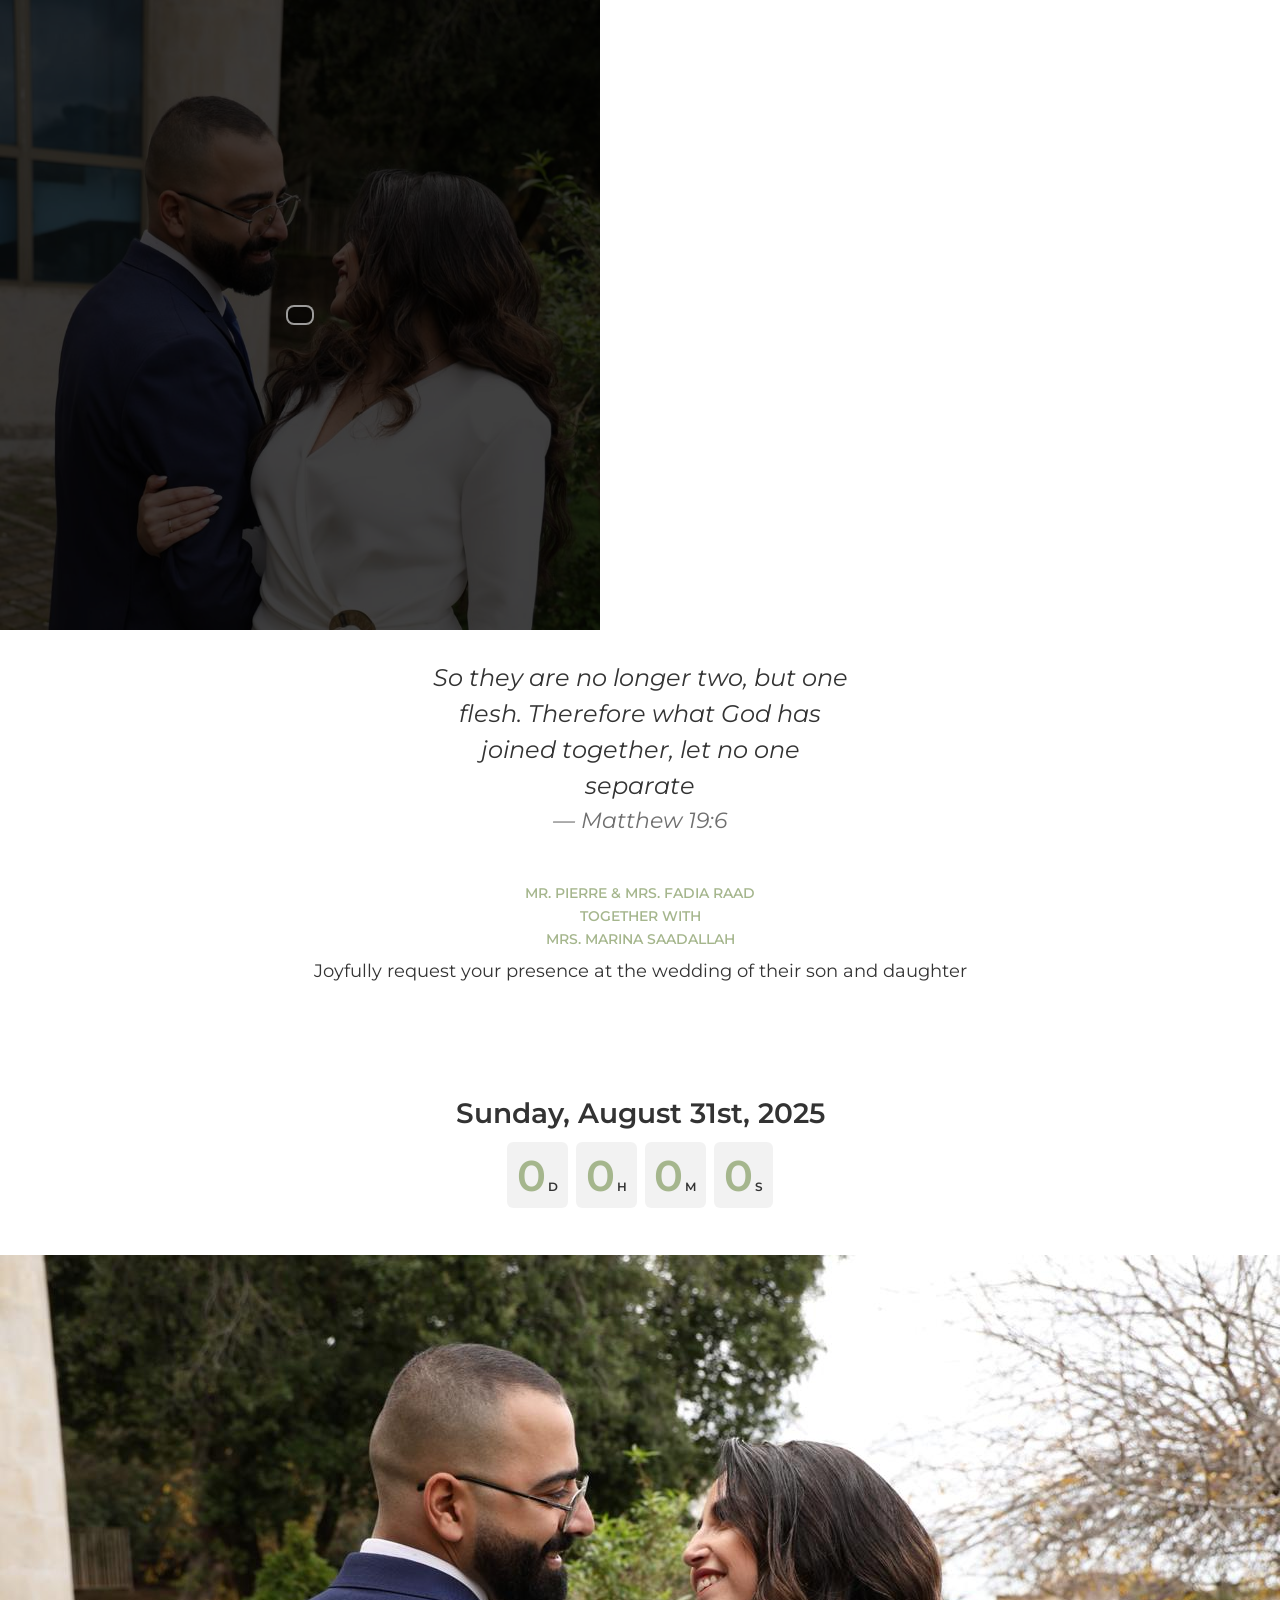
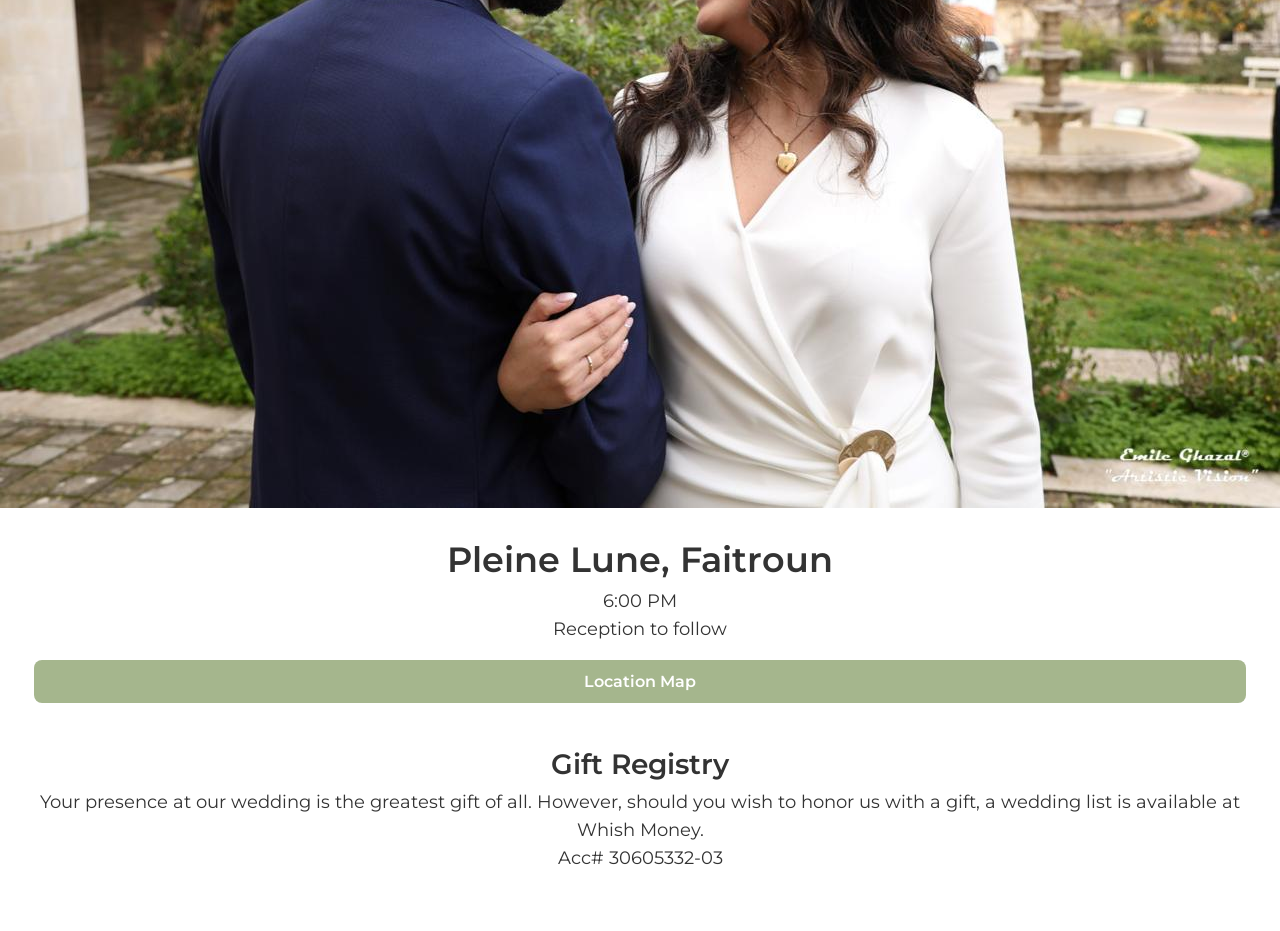
==== commit 1e1a4444: "update dropbox image" ====
--- a/public/index.html
+++ b/public/index.html
@@ -7,7 +7,7 @@
     <!-- Open Graph -->
     <meta property="og:title" content="Elie & Maria Wedding Invitation" />
     <meta property="og:description" content="You are invited to celebrate the wedding of Elie and Maria on July 18th, 2026." />
-    <meta property="og:image" content="https://www.dropbox.com/scl/fi/s7clragwyl0f7prqxl1o3/hug.jpg?rlkey=xtw959wqe9mbyyr343ml8pt98&st=dkz1wgh5&raw=1" />
+    <meta property="og:image" content="https://www.dropbox.com/scl/fi/nj9xk7xq6tpr1m07bppiu/hug.jpg?rlkey=5fppxoctnhahiqoy50w0fvxfu&st=98b07u0b&dl=0&raw=1" />
     <meta property="og:image:alt" content="Love" />
     <meta property="og:url" content="https://www.jcraadwedding.com" />
     <meta property="og:type" content="website" />
@@ -16,7 +16,7 @@
     <meta name="twitter:card" content="summary_large_image" />
     <meta name="twitter:title" content="Elie & Maria Wedding Invitation" />
     <meta name="twitter:description" content="You are invited to celebrate the wedding of Elie and Maria on August 31st, 2025." />
-    <meta name="twitter:image" content="https://www.dropbox.com/scl/fi/s7clragwyl0f7prqxl1o3/hug.jpg?rlkey=xtw959wqe9mbyyr343ml8pt98&st=dkz1wgh5&raw=1" />
+    <meta name="twitter:image" content="https://www.dropbox.com/scl/fi/nj9xk7xq6tpr1m07bppiu/hug.jpg?rlkey=5fppxoctnhahiqoy50w0fvxfu&st=98b07u0b&dl=0&raw=1" />
     <meta name="twitter:image:alt" content="Love" />
     <!-- Google Fonts -->
     <link rel="stylesheet" href="invitation.css" />
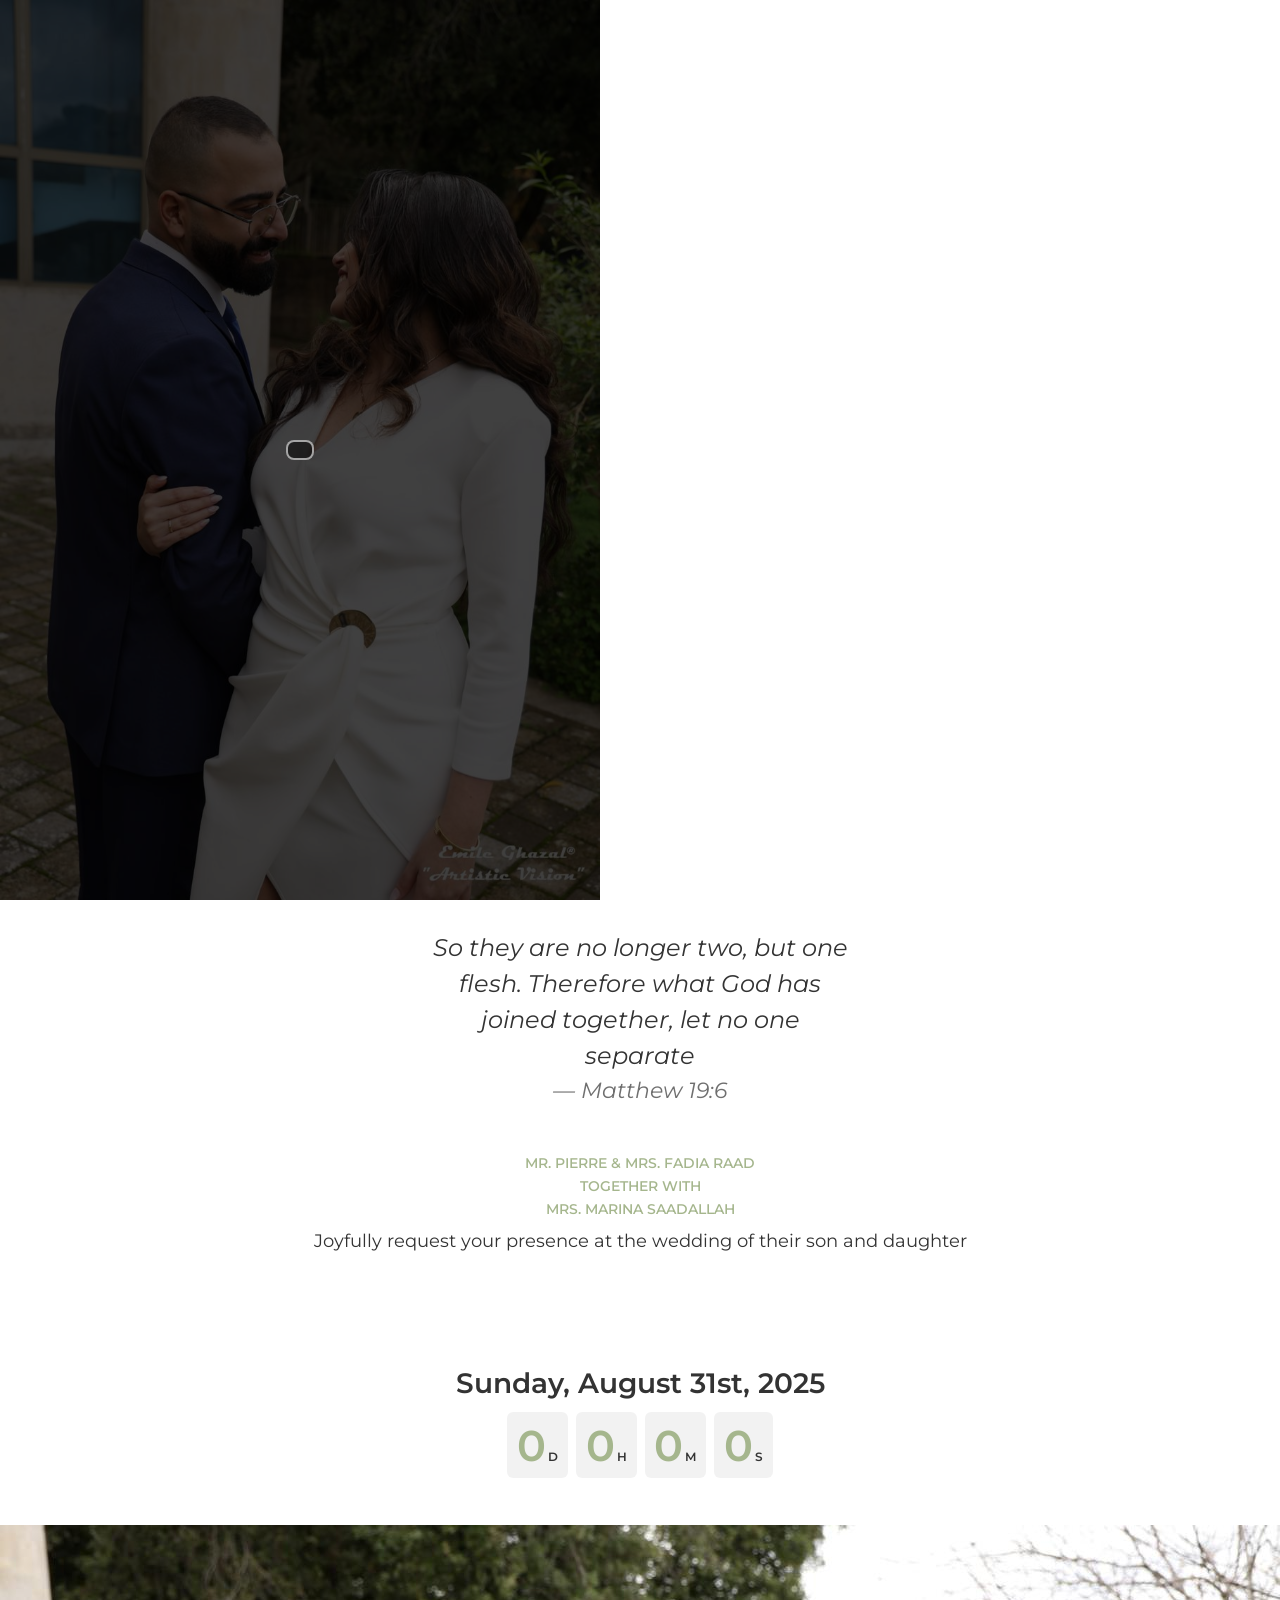
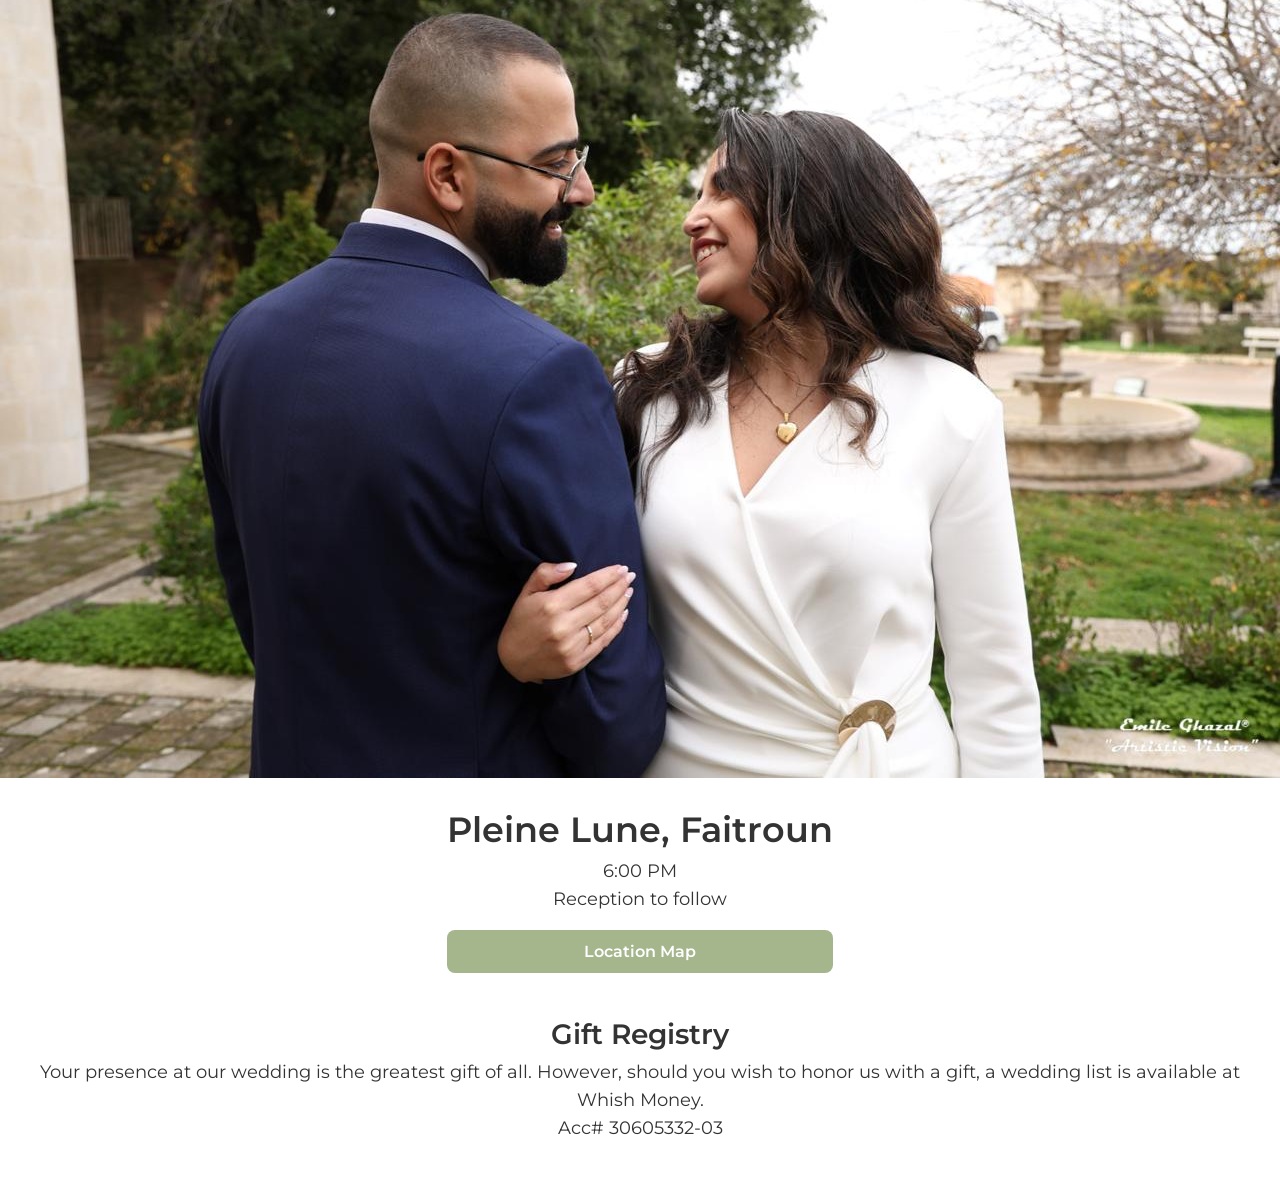
==== commit 6645c72b: "test" ====
--- a/public/index.html
+++ b/public/index.html
@@ -7,7 +7,7 @@
     <!-- Open Graph -->
     <meta property="og:title" content="Elie & Maria Wedding Invitation" />
     <meta property="og:description" content="You are invited to celebrate the wedding of Elie and Maria on July 18th, 2026." />
-    <meta property="og:image" content="https://www.dropbox.com/scl/fi/nj9xk7xq6tpr1m07bppiu/hug.jpg?rlkey=5fppxoctnhahiqoy50w0fvxfu&st=98b07u0b&dl=0&raw=1" />
+    <meta property="og:image" content="https://www.dropbox.com/scl/fi/2rbtu3ypgeb5t26lrsl6w/hug.jpg?rlkey=u4b8wf4885anxwtaarpud27po&st=4xo9h4jd&dl=0&raw=1" />
     <meta property="og:image:alt" content="Love" />
     <meta property="og:url" content="https://www.jcraadwedding.com" />
     <meta property="og:type" content="website" />
@@ -16,7 +16,7 @@
     <meta name="twitter:card" content="summary_large_image" />
     <meta name="twitter:title" content="Elie & Maria Wedding Invitation" />
     <meta name="twitter:description" content="You are invited to celebrate the wedding of Elie and Maria on August 31st, 2025." />
-    <meta name="twitter:image" content="https://www.dropbox.com/scl/fi/nj9xk7xq6tpr1m07bppiu/hug.jpg?rlkey=5fppxoctnhahiqoy50w0fvxfu&st=98b07u0b&dl=0&raw=1" />
+    <meta name="twitter:image" content="https://www.dropbox.com/scl/fi/2rbtu3ypgeb5t26lrsl6w/hug.jpg?rlkey=u4b8wf4885anxwtaarpud27po&st=4xo9h4jd&dl=0&raw=1" />
     <meta name="twitter:image:alt" content="Love" />
     <!-- Google Fonts -->
     <link rel="stylesheet" href="invitation.css" />
--- a/public/invitation.css
+++ b/public/invitation.css
@@ -17,10 +17,12 @@
             background: var(--primary);
             scroll-behavior: smooth;
             direction: ltr;
+            height: 100%;               /* fallback */
+            min-height: 100dvh;         /* dynamic viewport height */
         }
         body.no-scroll {
             overflow: hidden;
-            height: 100vh;
+            height: 100dvh;
         }
         .hands-image {
             width: 100%;
@@ -42,7 +44,8 @@
         }
         .intro-slide {
             width: 100%;
-            min-height: 100vh;
+            height: 100dvh;             /* exact full screen */
+            min-height: 100dvh;
             background: url("hug.jpg") center top no-repeat;
             background-size: cover;
             position: relative;
@@ -315,6 +318,22 @@
 #rsvpTitle {
   margin-bottom: 1rem;
 }
+
+/* -------------------------------------------------
+   2. Flex wrapper – the ONLY thing that sets the height
+   ------------------------------------------------- */
+.page-wrapper {
+    display: flex;
+    flex-direction: column;
+    min-height: 100dvh;         /* never shorter */
+    height: 100dvh;             /* never taller */
+}
+/* -------------------------------------------------
+   6. (Optional) If you still see a gap on iOS Safari
+   ------------------------------------------------- */
+@supports (-webkit-touch-callout: none) {
+    html, body { height: -webkit-fill-available; }
+}
         .rsvp-form-card select:focus {
             outline: none;
             border-color: var(--accent);
@@ -363,7 +382,7 @@
                 margin-bottom: 2rem;
             }
             .intro-slide {
-                min-height: 70vh;
+                min-height: 100dvh;
                 background-size: cover;
             }
             h2 {
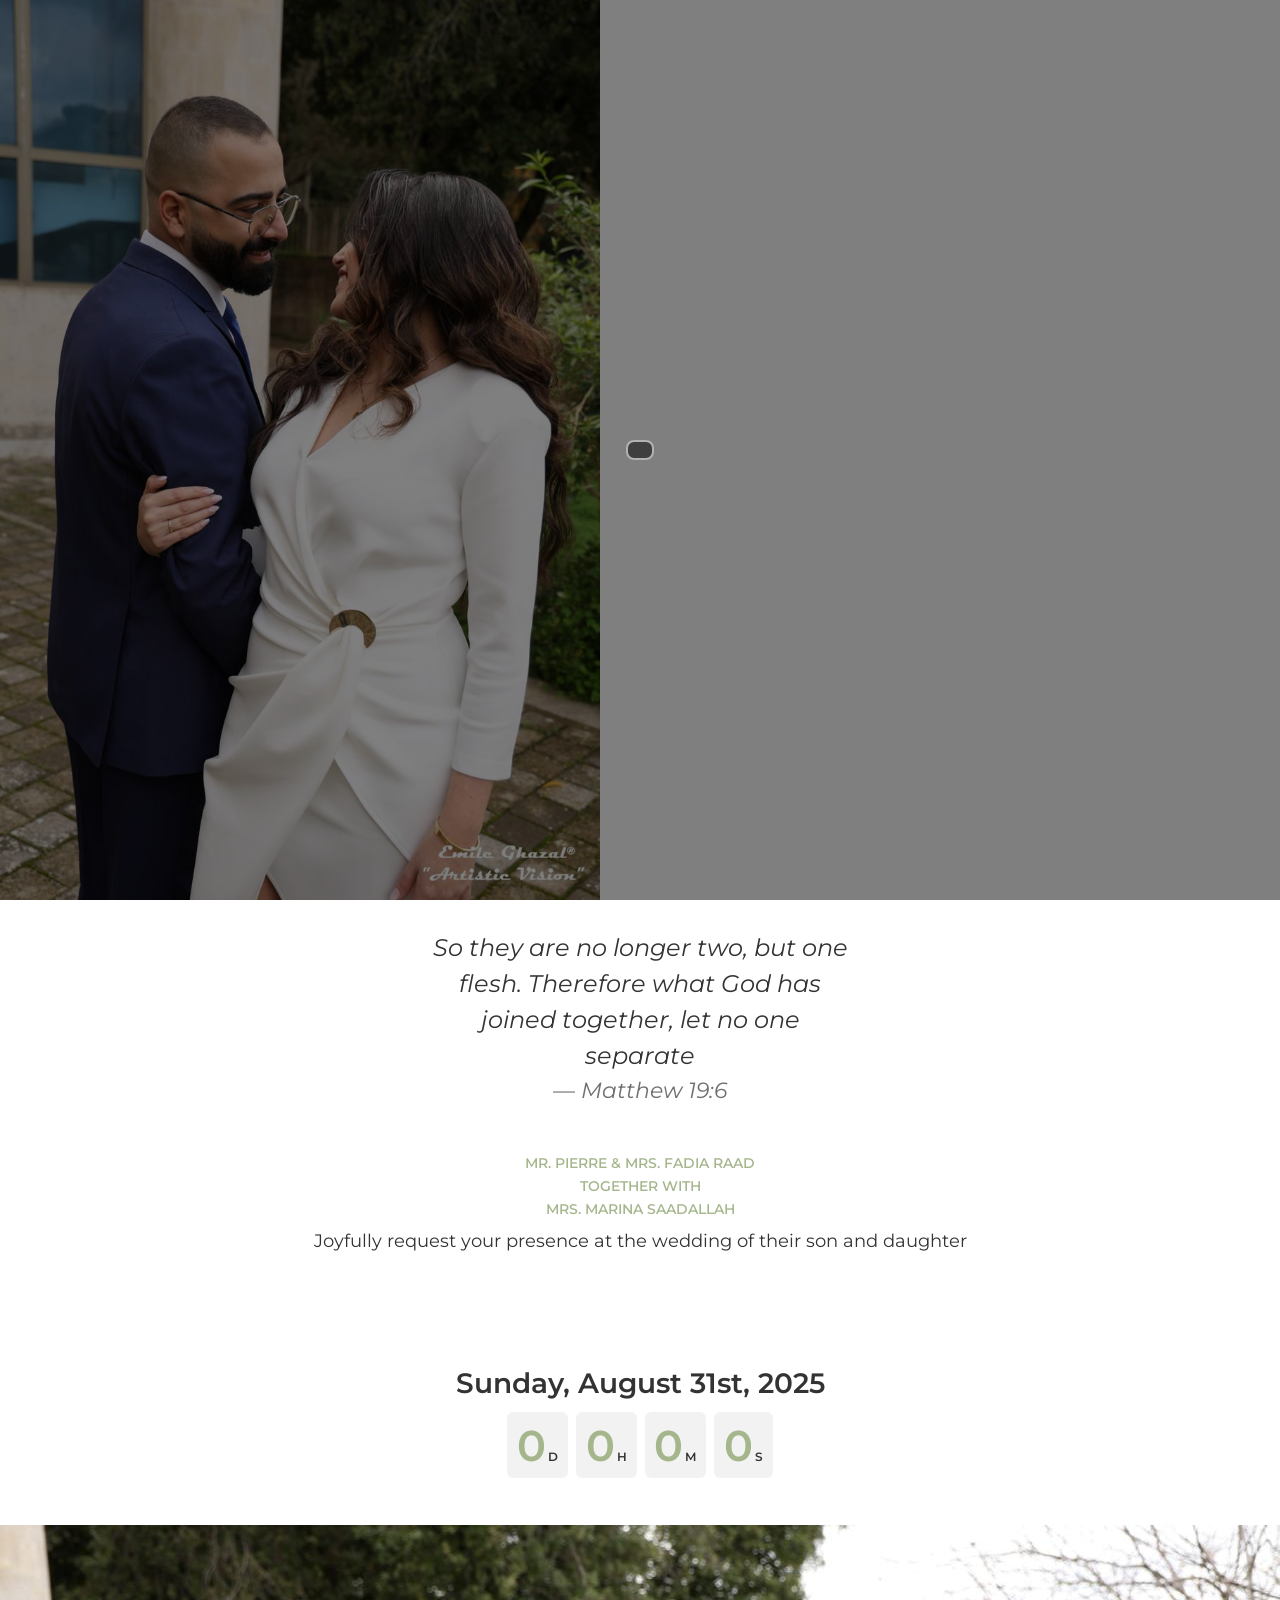
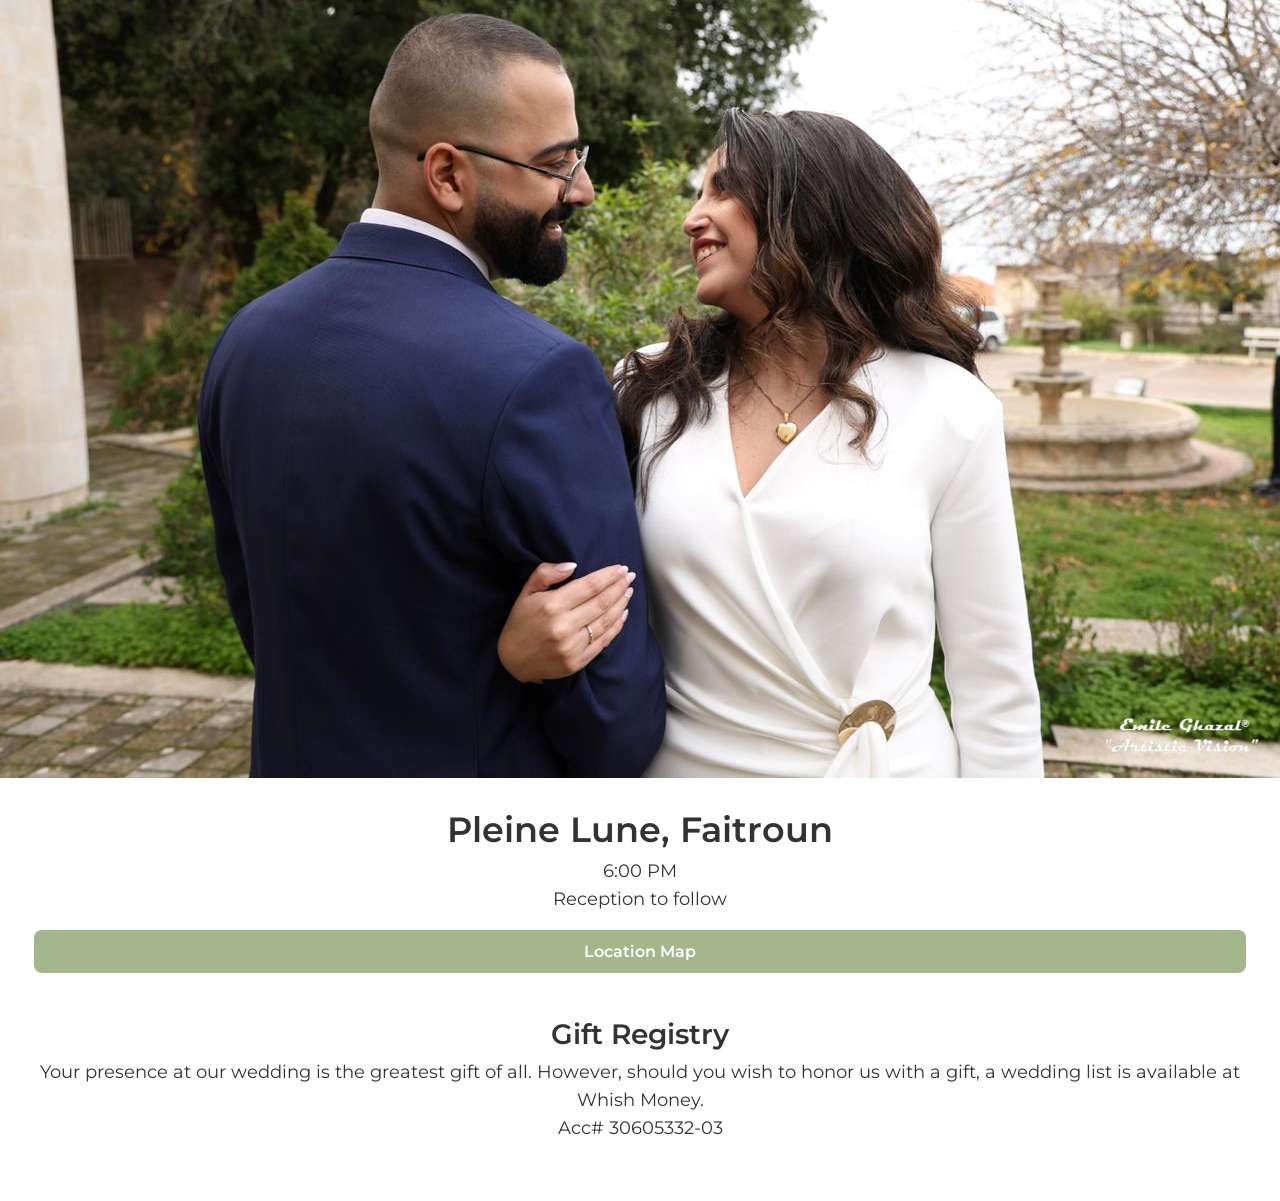
==== commit 2db28071: "test" ====
--- a/public/index.html
+++ b/public/index.html
@@ -2,7 +2,8 @@
 <html lang="en">
 <head>
     <meta charset="UTF-8" />
-    <meta name="viewport" content="width=device-width, initial-scale=1" />
+    <meta name="theme-color" content="transparent" />
+    <meta name="viewport" content="width=device-width, initial-scale=1, viewport-fit=cover" />
     <title>Elie & Maria Wedding Invitation</title>
     <!-- Open Graph -->
     <meta property="og:title" content="Elie & Maria Wedding Invitation" />
--- a/public/invitation.css
+++ b/public/invitation.css
@@ -9,6 +9,7 @@
             margin: 0;
             padding: 0;
             box-sizing: border-box;
+            padding-bottom: env(safe-area-inset-bottom);
         }
         html,
         body {
@@ -17,8 +18,9 @@
             background: var(--primary);
             scroll-behavior: smooth;
             direction: ltr;
-            height: 100%;               /* fallback */
-            min-height: 100dvh;         /* dynamic viewport height */
+            margin: 0;
+            padding: 0;
+            height: 100%;
         }
         body.no-scroll {
             overflow: hidden;
@@ -44,19 +46,15 @@
         }
         .intro-slide {
             width: 100%;
-            height: 100dvh;             /* exact full screen */
             min-height: 100dvh;
             background: url("hug.jpg") center top no-repeat;
             background-size: cover;
-            position: relative;
-            overflow: hidden;
-            will-change: background-position;
         }
         .intro-slide::before {
             content: "";
             position: absolute;
             inset: 0;
-            background: rgba(0, 0, 0, 0.75);
+            background: rgba(0, 0, 0, 0.5);
             z-index: 1;
         }
         .intro-slide.dimmed-off::before {
@@ -186,22 +184,16 @@
         }
 
         #belovedName {
-    font-family: 'Playfair Display', serif;
-    font-size: clamp(1.5rem, 4vw, 4.5rem);
-    font-weight: 600;
-    text-align: center;
-    position: absolute;
-    top: 70%;
-    left: 50%;
-    width: 95vw; /* make width responsive */
-    max-width: 100%;
-    transform: translate(-50%, -50%);
-    color: white;
-    z-index: 2;
-    visibility: hidden;
-    white-space: normal;       /* Allow text wrapping */
-    overflow-wrap: break-word; /* Break long names */
-    word-break: break-word;    /* Support for edge cases */
+            font-family: 'Playfair Display', serif;
+            font-size: clamp(1.5rem, 4vw, 5rem);
+            font-weight: 600;
+            visibility: hidden;
+            position: absolute;
+            top: 70%;
+            left: 50%;
+            transform: translate(-50%, -50%);
+            color: white;
+            visibility: hidden;
         }
 
         /* Location Map Button */
@@ -318,22 +310,6 @@
 #rsvpTitle {
   margin-bottom: 1rem;
 }
-
-/* -------------------------------------------------
-   2. Flex wrapper – the ONLY thing that sets the height
-   ------------------------------------------------- */
-.page-wrapper {
-    display: flex;
-    flex-direction: column;
-    min-height: 100dvh;         /* never shorter */
-    height: 100dvh;             /* never taller */
-}
-/* -------------------------------------------------
-   6. (Optional) If you still see a gap on iOS Safari
-   ------------------------------------------------- */
-@supports (-webkit-touch-callout: none) {
-    html, body { height: -webkit-fill-available; }
-}
         .rsvp-form-card select:focus {
             outline: none;
             border-color: var(--accent);
